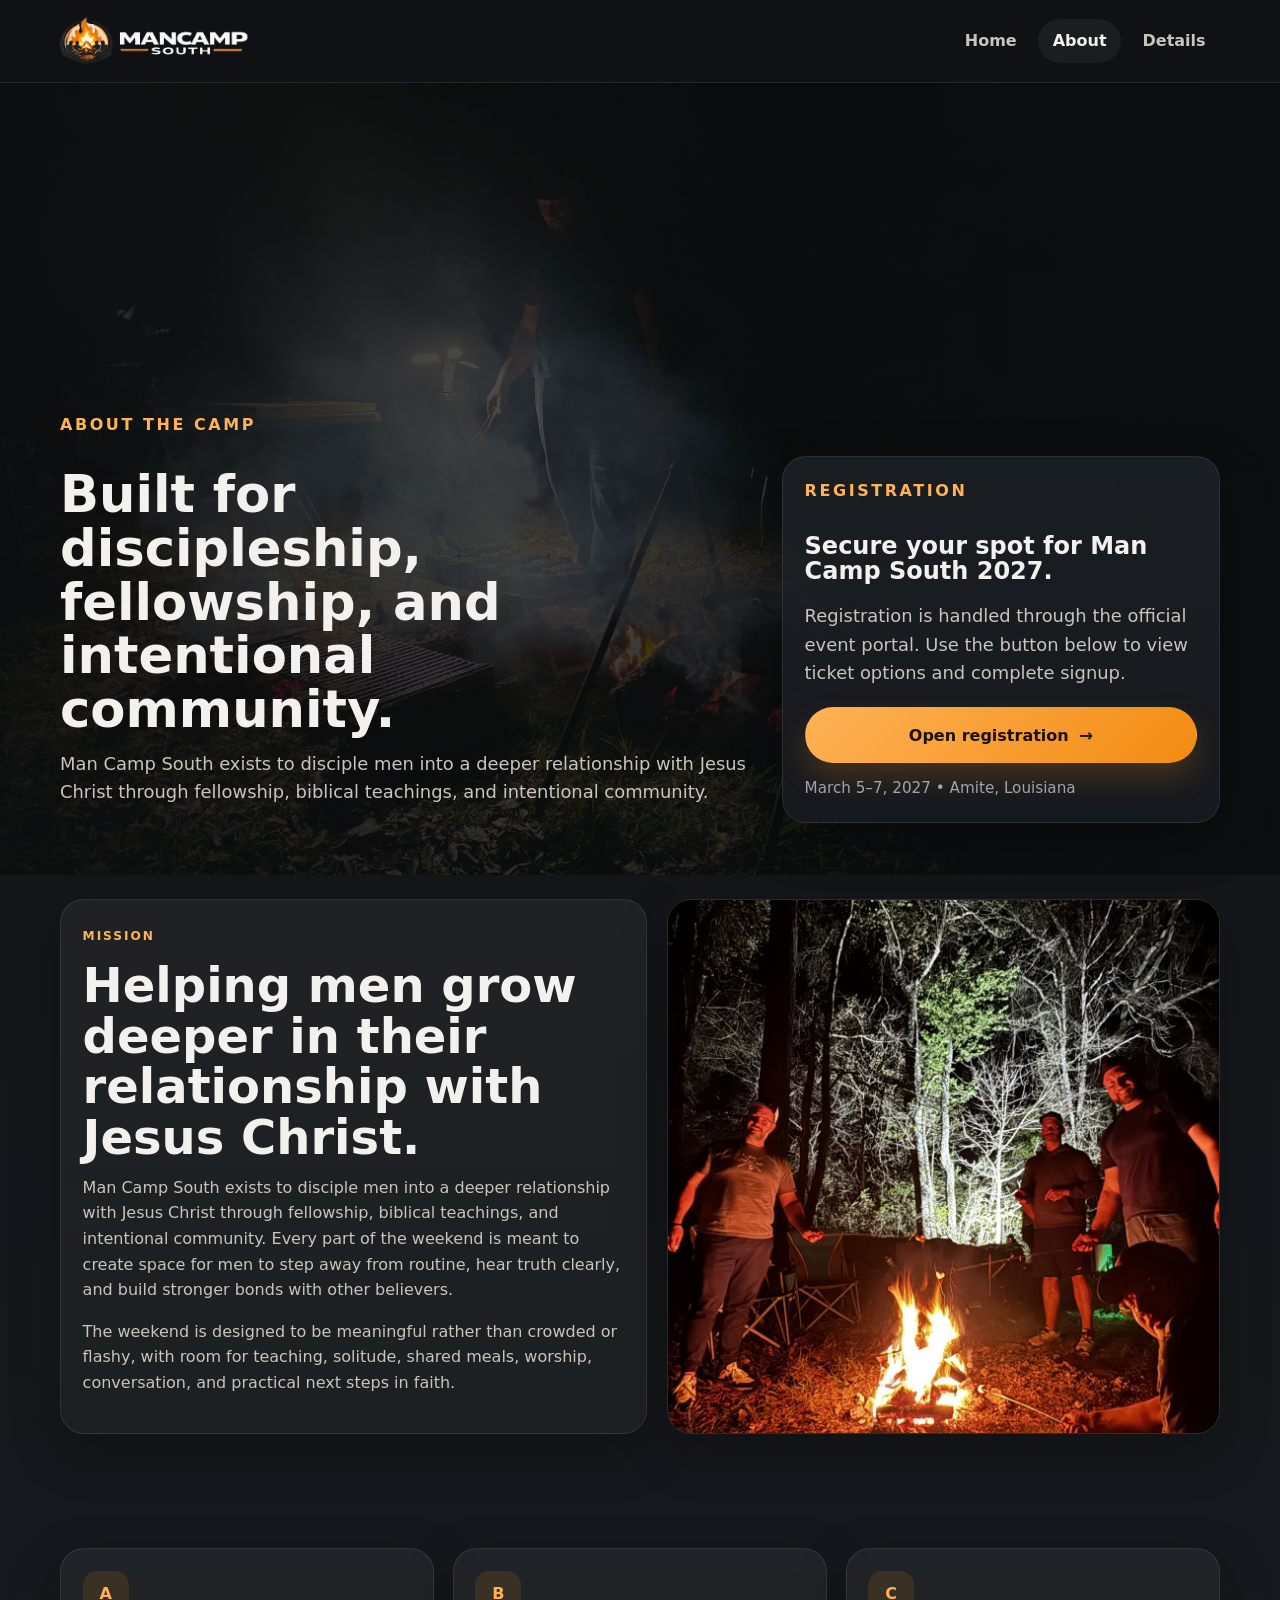
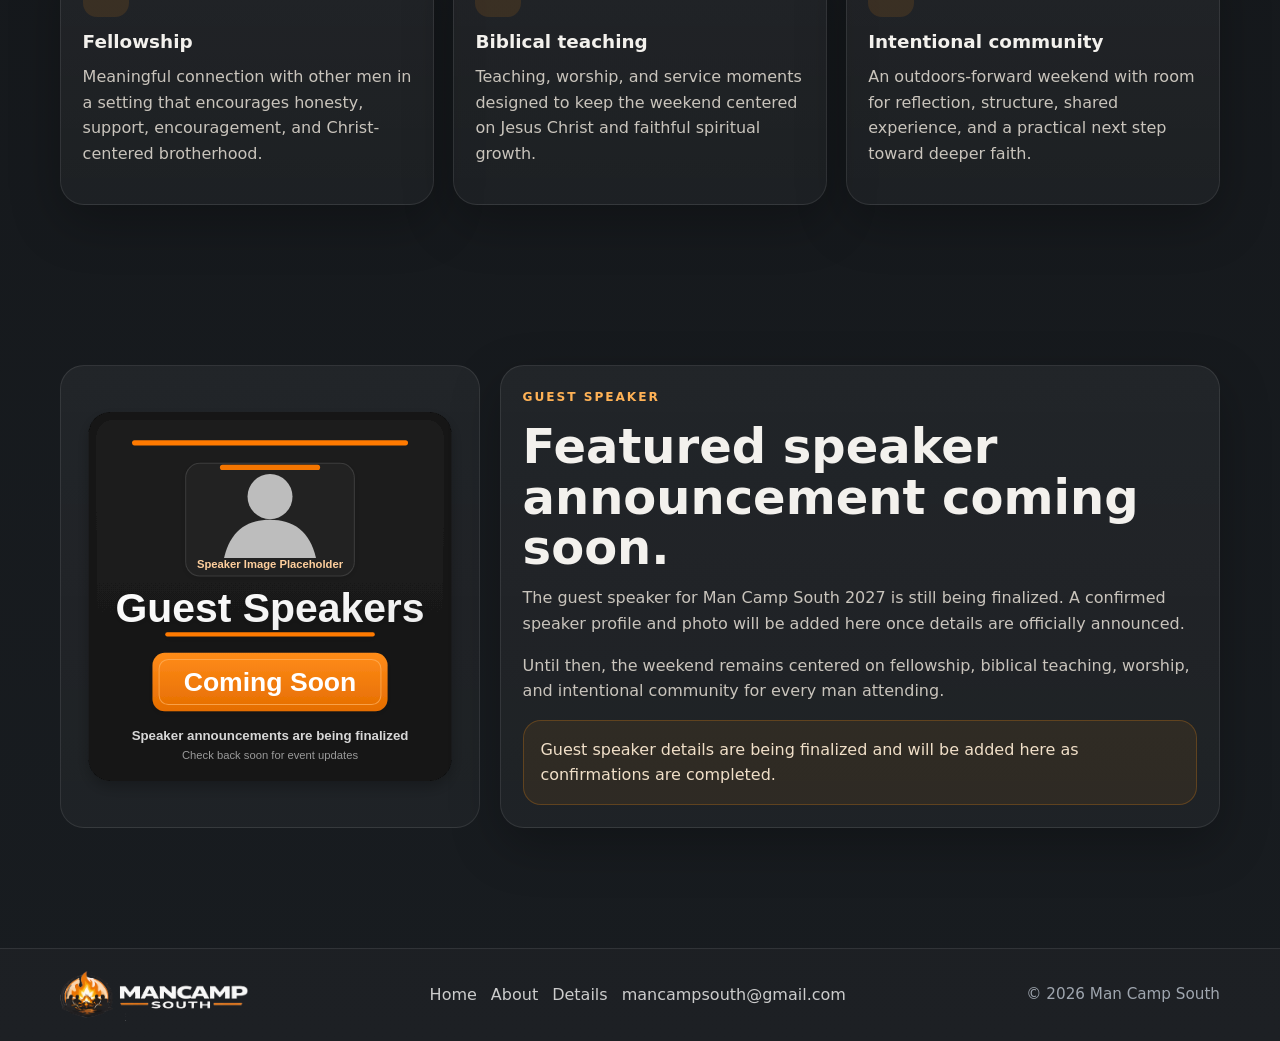
==== about/index.html @ 969125a4 "Add files via upload" ====
<!DOCTYPE html>
<html lang="en">
<head>
  <meta charset="UTF-8" />
  <meta name="viewport" content="width=device-width, initial-scale=1.0" />
  <title>About | Man Camp South</title>
  <meta name="description" content="Learn the mission of Man Camp South and how the weekend is designed to disciple men through fellowship, biblical teaching, and intentional community." />
  
  <meta property="og:title" content="About | Man Camp South" /><meta property="og:description" content="Learn the mission of Man Camp South and how the weekend is designed to disciple men through fellowship, biblical teaching, and intentional community." /><meta property="og:image" content="/assets/images/hero-home.jpg" />
  <link rel="icon" href="/favicon.png" type="image/png" />
  <link rel="apple-touch-icon" href="/icon-192.png" />
  <meta name="theme-color" content="#141619" />
  <meta name="apple-mobile-web-app-capable" content="yes" />
  <meta name="apple-mobile-web-app-status-bar-style" content="black-translucent" />
  <link rel="manifest" href="/site.webmanifest" />
  <link rel="stylesheet" href="/assets/css/styles.css" />
  <script defer src="/assets/js/config.js"></script>
  <script defer src="/assets/js/site.js"></script>
</head>
<body>
  
<header class="site-header">
  <div class="container header-inner">
    <a class="brand" href="/" aria-label="Man Camp South home">
      <img src="/assets/brand/logo-full.png" alt="Man Camp South logo" class="site-logo">
    </a>
    <nav class="nav">

      <a  href="/">Home</a>
      <a class="active" href="/about/">About</a>
      <a  href="/details/">Details</a>
    
    </nav>
  </div>
</header>

  <section class="hero-subpage hero-subpage-home">
    <div class="container hero-inner hero-grid">
      <div class="hero-copy hero-copy-tight">
        <div class="eyebrow">About the camp</div>
        <h1>Built for discipleship, fellowship, and intentional community.</h1>
        <p class="lead" data-mission></p>
      </div>
        <div class="hero-aside card glass-card registration-card" id="registration-widget">
          <div class="eyebrow">Registration</div>
          <h3>Secure your spot for Man Camp South 2027.</h3>
          <p class="lead small-card-copy">Registration is handled through the official event portal. Use the button below to view ticket options and complete signup.</p>
          <div class="registration-actions">
            <a class="btn btn-primary btn-register-lg" href="https://events.franklynsolutions.com/mancampsouth/mcs-2027" target="_blank" rel="noopener">Open registration</a>
            <div class="small">March 5–7, 2027 • Amite, Louisiana</div>
          </div>
        </div>
    </div>
  </section>

  <main>
    <section class="section-tight section-first-after-hero">
      <div class="container split">
        <div class="card">
          <div class="eyebrow">Mission</div>
          <h2>Helping men grow deeper in their relationship with Jesus Christ.</h2>
          <p>Man Camp South exists to disciple men into a deeper relationship with Jesus Christ through fellowship, biblical teachings, and intentional community. Every part of the weekend is meant to create space for men to step away from routine, hear truth clearly, and build stronger bonds with other believers.</p>
          <p>The weekend is designed to be meaningful rather than crowded or flashy, with room for teaching, solitude, shared meals, worship, conversation, and practical next steps in faith.</p>
        </div>
        <div class="panel-image">
          <img src="/assets/images/campfire-wide.jpg" alt="Night campfire scene">
        </div>
      </div>
    </section>

    <section class="section">
      <div class="container grid-3">
        <article class="card">
          <div class="icon-badge">A</div>
          <h3>Fellowship</h3>
          <p>Meaningful connection with other men in a setting that encourages honesty, support, encouragement, and Christ-centered brotherhood.</p>
        </article>
        <article class="card">
          <div class="icon-badge">B</div>
          <h3>Biblical teaching</h3>
          <p>Teaching, worship, and service moments designed to keep the weekend centered on Jesus Christ and faithful spiritual growth.</p>
        </article>
        <article class="card">
          <div class="icon-badge">C</div>
          <h3>Intentional community</h3>
          <p>An outdoors-forward weekend with room for reflection, structure, shared experience, and a practical next step toward deeper faith.</p>
        </article>
      </div>
    </section>

    <section class="section">
      <div class="container">
        <div class="speaker-feature">
          <div class="speaker-photo card flat">
            <img src="/assets/images/speaker-placeholder.svg" alt="Guest speaker placeholder image">
          </div>
          <div class="card speaker-copy">
            <div class="eyebrow">Guest speaker</div>
            <h2>Featured speaker announcement coming soon.</h2>
            <p>The guest speaker for Man Camp South 2027 is still being finalized. A confirmed speaker profile and photo will be added here once details are officially announced.</p>
            <p>Until then, the weekend remains centered on fellowship, biblical teaching, worship, and intentional community for every man attending.</p>
            <div class="notice">Guest speaker details are being finalized and will be added here as confirmations are completed.</div>
          </div>
        </div>
      </div>
    </section>
  </main>
  
<footer class="site-footer">
  <div class="container footer-inner">
    <div class="footer-brand-wrap">
      <a class="footer-brand" href="/" aria-label="Man Camp South home">
        <img src="/assets/brand/logo-full.png" alt="Man Camp South logo" class="footer-logo">
      </a>
    </div>
    <div class="footer-links-wrap">
      <div class="footer-links">
        <a href="/">Home</a>
        <a href="/about/">About</a>
        <a href="/details/">Details</a>
        <a data-email href="mailto:mancampsouth@gmail.com">mancampsouth@gmail.com</a>
      </div>
</div>
    <div class="small">© <span id="year"></span> Man Camp South</div>
  </div>
</footer>

</body>
</html>
---- assets/css/styles.css ----
:root{
  --bg:#141619;
  --bg-2:#1b1f24;
  --bg-3:#232830;
  --card:#20252c;
  --card-soft:rgba(255,255,255,.04);
  --text:#f3f1ed;
  --muted:#c9c4bc;
  --muted-2:#9fa6af;
  --line:rgba(255,255,255,.09);
  --accent:#f28b11;
  --accent-2:#ffb256;
  --accent-soft:rgba(242,139,17,.12);
  --shadow:0 18px 50px rgba(0,0,0,.26);
  --radius:24px;
  --radius-sm:18px;
  --max:1160px;
}
*{box-sizing:border-box}
html{scroll-behavior:smooth}
body{
  margin:0;
  font-family:Inter,ui-sans-serif,system-ui,-apple-system,BlinkMacSystemFont,"Segoe UI",sans-serif;
  background:linear-gradient(180deg,#121417 0%,#181c20 100%);
  color:var(--text);
  line-height:1.6;
}
a{color:inherit;text-decoration:none}
img{display:block;max-width:100%}
.container{width:min(var(--max),calc(100% - 2rem));margin:0 auto}
.section{padding:80px 0}
.section-sm{padding:50px 0}
.section-tight{padding:34px 0}
h1,h2,h3{margin:0 0 .8rem;line-height:1.05}
h1{font-size:clamp(3rem,7vw,5.5rem);max-width:12ch}
h2{font-size:clamp(2rem,4vw,3rem)}
h3{font-size:1.15rem}
p{margin:0 0 1rem;color:var(--muted)}
.lead{font-size:1.08rem;max-width:64ch}
.small{font-size:.95rem;color:var(--muted-2)}
.eyebrow{
  display:inline-block;
  text-transform:uppercase;
  letter-spacing:.16em;
  font-size:.76rem;
  font-weight:800;
  color:var(--accent-2);
  margin-bottom:.9rem;
}
.muted-note{color:var(--muted-2)}
.site-header{
  position:sticky;top:0;z-index:20;
  backdrop-filter:blur(14px);
  background:rgba(16,18,21,.86);
  border-bottom:1px solid var(--line);
}
.header-inner{
  min-height:82px;
  display:flex;align-items:center;justify-content:space-between;gap:1rem;
}
.brand{display:inline-flex;align-items:center}
.brand img{display:block;width:auto}
.nav{display:flex;gap:.45rem;flex-wrap:wrap;align-items:center}
.nav a{
  color:var(--muted);
  font-weight:700;
  padding:.58rem .9rem;
  border-radius:999px;
  transition:.18s ease;
}
.nav a:hover,.nav a.active{
  color:var(--text);
  background:rgba(255,255,255,.05);
}
.btn-row{display:flex;gap:.9rem;flex-wrap:wrap}
.btn{
  display:inline-flex;align-items:center;justify-content:center;
  min-height:50px;padding:0 1.15rem;border-radius:999px;
  border:1px solid transparent;font-weight:800;transition:.18s ease;
}
.btn:hover{transform:translateY(-1px)}
.btn-primary{
  color:#1b1102;
  background:linear-gradient(135deg,var(--accent-2),var(--accent));
  box-shadow:0 12px 26px rgba(242,139,17,.18);
}
.btn-secondary{
  background:rgba(255,255,255,.03);
  border-color:rgba(255,255,255,.12);
}
.btn-disabled{opacity:.62;cursor:default;pointer-events:none}
.hero{
  position:relative;isolation:isolate;min-height:min(88vh,820px);
  display:grid;align-items:end;
}
.hero:before{
  content:"";position:absolute;inset:0;z-index:-2;
  background:
    linear-gradient(90deg, rgba(12,14,15,.9) 0%, rgba(12,14,15,.62) 42%, rgba(12,14,15,.9) 100%),
    linear-gradient(180deg, rgba(12,14,15,.15), rgba(12,14,15,.55)),
    url('../images/hero-home.jpg') center/cover no-repeat;
}
.hero:after{
  content:"";position:absolute;left:9%;bottom:10%;width:260px;height:260px;border-radius:50%;
  background:rgba(242,139,17,.16);filter:blur(44px);z-index:-1;
}
.hero-inner{padding:7.5rem 0 5rem}
.hero-copy{max-width:720px}
.hero-copy img.hero-logo{width:min(100%,440px);margin:0 0 1.15rem}
.hero-kicker{
  display:inline-flex;align-items:center;gap:.5rem;
  border:1px solid rgba(255,255,255,.12);
  background:rgba(255,255,255,.03);
  color:var(--muted);
  padding:.48rem .8rem;border-radius:999px;margin-bottom:1rem;
}
.hero-summary{
  margin-top:2rem;display:grid;grid-template-columns:repeat(3,minmax(0,1fr));gap:1rem;max-width:920px;
}
.summary-pill{
  padding:1rem 1rem 1.05rem;border-radius:20px;background:rgba(255,255,255,.05);
  border:1px solid rgba(255,255,255,.08)
}
.summary-pill strong{display:block;margin-bottom:.2rem}
.gallery-band{display:grid;grid-template-columns:1.4fr .9fr .9fr;gap:1rem}
.gallery-band img{
  width:100%;height:280px;object-fit:cover;border-radius:22px;border:1px solid var(--line);box-shadow:var(--shadow)
}
.grid-3,.grid-2,.products-grid,.stats-grid,.faq-grid{display:grid;gap:1.15rem}
.grid-3{grid-template-columns:repeat(3,minmax(0,1fr))}
.grid-2{grid-template-columns:repeat(2,minmax(0,1fr))}
.stats-grid{grid-template-columns:repeat(4,minmax(0,1fr))}
.products-grid{grid-template-columns:repeat(3,minmax(0,1fr))}
.faq-grid{grid-template-columns:repeat(2,minmax(0,1fr))}
.card{
  background:linear-gradient(180deg, rgba(255,255,255,.05), rgba(255,255,255,.03));
  border:1px solid var(--line);border-radius:var(--radius);padding:1.35rem;box-shadow:var(--shadow)
}
.card.flat{box-shadow:none}
.icon-badge{
  width:46px;height:46px;border-radius:14px;
  display:inline-flex;align-items:center;justify-content:center;
  background:var(--accent-soft);color:var(--accent-2);font-weight:900;margin-bottom:.95rem
}
.split{display:grid;grid-template-columns:1.03fr .97fr;gap:1.25rem;align-items:stretch}
.panel-image{overflow:hidden;border-radius:var(--radius);border:1px solid var(--line);box-shadow:var(--shadow)}
.panel-image img{width:100%;height:100%;object-fit:cover}
.cta-band{
  display:flex;align-items:center;justify-content:space-between;flex-wrap:wrap;gap:1.2rem;
  padding:1.4rem;border-radius:26px;border:1px solid rgba(242,139,17,.24);
  background:linear-gradient(135deg, rgba(242,139,17,.17), rgba(255,255,255,.03));
}
.notice{
  border:1px solid rgba(242,139,17,.25);background:rgba(242,139,17,.08);
  color:#f0dfc8;padding:1rem 1.05rem;border-radius:18px
}
.mono{font-family:ui-monospace,SFMono-Regular,Menlo,Consolas,monospace}
.kv-list{display:grid;gap:.55rem}
.kv-row{
  display:grid;grid-template-columns:190px 1fr;gap:1rem;padding:.8rem 0;border-bottom:1px solid var(--line)
}
.kv-row strong{color:var(--text)}
.timeline{display:grid;gap:.9rem}
.timeline-item{
  padding:1rem 1rem 1.05rem;border-radius:18px;background:rgba(255,255,255,.03);border:1px solid var(--line)
}
.timeline-item h3{margin-bottom:.25rem}
.check-list{display:grid;gap:.7rem}
.check-list > div{display:flex;gap:.7rem;align-items:flex-start}
.check{
  width:24px;height:24px;display:inline-flex;align-items:center;justify-content:center;
  background:var(--accent-soft);border-radius:999px;color:var(--accent-2);font-weight:900;flex:0 0 24px
}
.tag{
  display:inline-flex;align-items:center;border-radius:999px;
  padding:.38rem .7rem;background:var(--accent-soft);color:var(--accent-2);font-weight:800;font-size:.78rem;
  text-transform:uppercase;letter-spacing:.08em;margin-bottom:.65rem
}
.hero-subpage{
  position:relative;
  isolation:isolate;
  min-height:min(82vh,760px);
  display:flex;
  align-items:end;
  padding:0;
}
.hero-subpage:before{
  content:"";
  position:absolute;
  inset:0;
  z-index:-1;
  background:
    linear-gradient(180deg, rgba(12,14,15,.22), rgba(12,14,15,.58)),
    var(--hero-bg) center/cover no-repeat;
}
.hero-subpage .hero-inner{padding:6.5rem 0 4rem}
.banner{border-radius:24px;border:1px solid var(--line);overflow:hidden;box-shadow:var(--shadow)}
.banner img{width:100%}
.site-footer{
  margin-top:40px;border-top:1px solid var(--line);background:rgba(255,255,255,.02)
}
.footer-inner{
  min-height:92px;padding:1.2rem 0;display:flex;justify-content:space-between;align-items:center;gap:1rem;flex-wrap:wrap
}
.footer-links{display:flex;gap:1rem;flex-wrap:wrap}
.footer-links a{color:var(--muted)}
.product-card{
  overflow:hidden;border:1px solid var(--line);border-radius:24px;background:rgba(255,255,255,.03);box-shadow:var(--shadow)
}
.product-media img{width:100%;height:240px;object-fit:cover}
.product-body{padding:1.15rem}
.product-meta{display:flex;align-items:center;justify-content:space-between;gap:1rem;margin:1rem 0}
.price{font-size:1.3rem;font-weight:900;color:var(--text)}
.hero-minor-copy{max-width:56ch}
@media (max-width:980px){
  .grid-3,.stats-grid,.products-grid,.hero-summary,.faq-grid{grid-template-columns:1fr 1fr}
  .split,.gallery-band{grid-template-columns:1fr}
  .gallery-band img,.product-media img{height:240px}
}
@media (max-width:680px){
  .header-inner{padding:.5rem 0}
  .nav{width:100%}
  .grid-3,.grid-2,.stats-grid,.products-grid,.hero-summary,.faq-grid{grid-template-columns:1fr}
  .kv-row{grid-template-columns:1fr}
  h1{font-size:clamp(2.6rem,12vw,4rem)}
  .hero-inner{padding:6.5rem 0 4rem}
  .hero-copy img.hero-logo{width:min(100%,320px)}
  .site-logo{height:auto;width:auto;max-width:100%;max-height:68px;display:block;object-fit:contain}
  .footer-logo{height:auto;width:auto;max-width:100%;max-height:52px;display:block;object-fit:contain}
}

.site-logo{height:auto;width:auto;max-width:100%;max-height:68px;display:block;object-fit:contain}
.footer-brand{display:inline-flex;align-items:center}
.footer-logo{height:auto;width:auto;max-width:100%;max-height:52px;display:block;object-fit:contain}
.footer-brand-wrap{display:flex;align-items:center}
.hero-clean{min-height:min(82vh,760px)}
.hero-grid{display:grid;grid-template-columns:minmax(0,1.15fr) minmax(300px,.72fr);gap:1.4rem;align-items:end}
.hero-copy-tight{max-width:none}
.hero-mark{margin:0 0 1rem}
.hero-wordmark{font-size:clamp(3.1rem,8vw,6rem);font-weight:900;line-height:.92;letter-spacing:.01em;color:#fbf8f4;text-shadow:0 10px 30px rgba(0,0,0,.25)}
.hero-submark{display:flex;align-items:center;gap:.9rem;font-size:clamp(1.2rem,2vw,1.8rem);font-weight:900;letter-spacing:.42em;color:#fbf8f4;margin-top:.45rem}
.hero-submark span{flex:0 0 clamp(3.2rem,7vw,6rem);height:6px;border-radius:999px;background:linear-gradient(90deg,var(--accent),var(--accent-2))}
.hero-clean h1{font-size:clamp(2rem,4vw,3.35rem);max-width:14ch;margin-top:1rem}
.hero-aside{align-self:end}
.glass-card{background:linear-gradient(180deg,rgba(30,34,40,.82),rgba(23,26,31,.92));backdrop-filter:blur(8px);border:1px solid rgba(255,255,255,.09)}
.mini-points{display:grid;gap:.9rem;margin-top:1rem}
.mini-points div{display:grid;gap:.2rem}
.mini-points strong{font-size:1rem}
.mini-points span{color:var(--muted-2);font-size:.95rem}
.gallery-band-polished{border:none;background:transparent;padding:0;gap:1rem}
.gallery-band-polished img{border-radius:22px;border:1px solid var(--line);box-shadow:var(--shadow)}
.quick-grid{display:grid;gap:1rem}
.quick-grid-3{grid-template-columns:repeat(3,minmax(0,1fr))}
.compact-card{padding:1.2rem 1.1rem;min-height:unset}
.compact-card h3{margin-bottom:.35rem;font-size:1rem}
.compact-card p{margin:0;color:var(--muted)}
.split-balanced{grid-template-columns:repeat(2,minmax(0,1fr));align-items:stretch}
.accent-card{background:linear-gradient(180deg,rgba(242,139,17,.12),rgba(255,255,255,.03));border-color:rgba(242,139,17,.22)}
.notice strong{color:#fff}
@media (max-width: 960px){
  .hero-grid,.split-balanced,.quick-grid-3{grid-template-columns:1fr}
  .hero-aside{max-width:680px}
  .site-logo{height:auto;width:auto;max-width:100%;max-height:68px;display:block;object-fit:contain}
  .footer-logo{height:auto;width:auto;max-width:100%;max-height:52px;display:block;object-fit:contain}
}
@media (max-width: 640px){
  .wm-top{font-size:1.3rem}
  .wm-bottom{font-size:.72rem;gap:.35rem;letter-spacing:.24em}
  .wm-line{width:1.35rem;height:3px}
  .hero-submark{gap:.55rem;letter-spacing:.28em}
  .hero-submark span{height:4px}
}


.pretix-shell{padding:1.35rem;display:grid;gap:.8rem}
.pretix-shell h3{margin-bottom:.1rem}
.pretix-widget-compat{display:block;width:100%;min-height:420px}
.pretix-fallback{border:1px solid var(--line);border-radius:18px;padding:1rem;background:rgba(255,255,255,.03)}
.gallery-band-squares{grid-template-columns:repeat(3,minmax(0,1fr))}
.gallery-band-squares img{aspect-ratio:1/1;height:auto}
@media (max-width:980px){
  .gallery-band-squares{grid-template-columns:1fr}
  .gallery-band-squares img{aspect-ratio:16/10}
}


.gallery-band-centered{grid-template-columns:repeat(3,minmax(0,1fr));align-items:center}
.gallery-band-centered img:first-child,.gallery-band-centered img:last-child{aspect-ratio:1/1;height:auto}
.gallery-band-centered img:nth-child(2){aspect-ratio:1/1;height:auto;object-fit:cover}
.pretix-widget-note{color:var(--muted);margin-top:-.2rem}
.pretix-actions{margin-top:-.2rem}
.pretix-shell.widget-active{box-shadow:0 0 0 1px rgba(242,139,17,.35),0 16px 36px rgba(0,0,0,.24)}
.speaker-card-full{max-width:100%}
.site-footer .small:empty{display:none}
.speaker-feature{display:grid;grid-template-columns:minmax(280px,420px) minmax(0,1fr);gap:1.25rem;align-items:stretch}
.speaker-photo{padding:0;overflow:hidden;border-radius:var(--radius)}
.speaker-photo img{width:100%;height:100%;aspect-ratio:1/1;object-fit:cover;object-position:center top}
.speaker-copy{display:flex;flex-direction:column;justify-content:center}
@media (max-width:980px){.speaker-feature{grid-template-columns:1fr}}
@media (max-width:980px){
  .gallery-band-centered{grid-template-columns:1fr}
  .gallery-band-centered img:first-child,.gallery-band-centered img:last-child{aspect-ratio:16/10}
  .gallery-band-centered img:nth-child(2){height:240px}
}


.registration-card{display:grid;gap:1rem;align-content:center;min-height:360px}
.registration-card h3{font-size:1.5rem;margin-bottom:.1rem}
.small-card-copy{max-width:34ch;margin:0}
.registration-actions{display:grid;gap:.8rem;margin-top:.2rem}
.btn-register-lg{min-height:56px;font-size:1rem;padding:0 1.4rem;box-shadow:0 14px 30px rgba(242,139,17,.22)}
.btn-register-lg:after{content:"→";margin-left:.65rem;font-size:1.05rem}


/* v9 refinements */
.brand img.site-logo,.footer-logo{height:auto;width:auto;max-width:100%;max-height:52px;display:block;object-fit:contain}
.registration-card-inline{min-height:auto;grid-template-columns:minmax(0,1fr) auto;align-items:center;padding:1.4rem 1.5rem;}
.registration-card-inline .small-card-copy{max-width:50ch;}
.registration-section{padding-top:28px;padding-bottom:10px;}
@media (max-width:820px){.registration-card-inline{grid-template-columns:1fr;}}


.hero-subpage .hero-inner.hero-grid{display:grid;grid-template-columns:minmax(0,1.15fr) minmax(300px,.72fr);gap:1.4rem;align-items:end}
.hero-subpage .hero-copy{max-width:none}
.hero-subpage .registration-card{margin-top:0}
@media (max-width: 960px){
  .hero-subpage .hero-inner.hero-grid{grid-template-columns:1fr}
}


/* v11 consistency updates */
.hero-subpage .eyebrow{
  font-size:1rem;
  letter-spacing:.16em;
}
.hero-subpage h1{
  font-size:clamp(2rem,4vw,3.35rem);
  max-width:14ch;
  margin-top:1rem;
}
.hero-subpage .lead{
  font-size:1.12rem;
}



/* v13 mobile logo scaling fix */
.brand{display:inline-flex;align-items:center;max-width:100%}
.footer-brand{display:inline-flex;align-items:center;max-width:100%}
@media (max-width:680px){
  .hero-subpage{min-height:auto}
  .site-logo{height:auto;width:auto;max-width:100%;max-height:68px;display:block;object-fit:contain}
  .footer-logo{height:auto;width:auto;max-width:100%;max-height:52px;display:block;object-fit:contain}
}


/* v15 consistency and details cleanup */
.hero-subpage.hero-subpage-home{
  position:relative;
  isolation:isolate;
  min-height:min(88vh,820px);
  display:grid;
  align-items:end;
}
.hero-subpage.hero-subpage-home:before{
  content:"";
  position:absolute;
  inset:0;
  z-index:-1;
  background:
    linear-gradient(90deg, rgba(12,14,15,.9) 0%, rgba(12,14,15,.62) 42%, rgba(12,14,15,.9) 100%),
    linear-gradient(180deg, rgba(12,14,15,.15), rgba(12,14,15,.55)),
    url('../images/hero-home.jpg') center/cover no-repeat;
}
.hero-subpage.hero-subpage-home .hero-inner{
  padding:4.75rem 0 3.25rem;
}
.section-first-after-hero{
  padding-top:24px;
}
.faq-grid-compact{
  grid-template-columns:1fr;
  gap:.85rem;
  margin-top:.35rem;
}
.faq-grid-compact .card.flat{
  padding:1rem 1rem 1.05rem;
}
.faq-grid-compact h3{
  font-size:1rem;
  margin-bottom:.35rem;
}
@media (max-width:680px){
  .hero-subpage.hero-subpage-home{
    min-height:auto;
  }
  .hero-subpage.hero-subpage-home .hero-inner{
    padding:4rem 0 2.5rem;
  }
  .section-first-after-hero{
    padding-top:18px;
  }
}


.install-panel{margin-top:1rem;padding:1rem 1.05rem;border-radius:20px;border:1px solid rgba(255,255,255,.1);background:rgba(255,255,255,.03)}
.install-panel h3{margin:0 0 .35rem}
.install-panel p{margin:0 0 .85rem}
.install-actions{display:flex;flex-wrap:wrap;gap:.8rem;align-items:center}
.install-help{margin-top:.75rem;color:var(--muted-2);font-size:.92rem}
.install-help[hidden],.install-modal[hidden]{display:none !important}
.install-badge{display:inline-flex;align-items:center;gap:.45rem;padding:.4rem .7rem;border-radius:999px;background:var(--accent-soft);color:var(--accent-2);font-size:.75rem;font-weight:800;text-transform:uppercase;letter-spacing:.08em;margin-bottom:.65rem}
.install-modal{position:fixed;inset:0;z-index:50;background:rgba(7,9,11,.72);backdrop-filter:blur(10px);display:grid;place-items:center;padding:1rem}
.install-dialog{width:min(560px,100%);padding:1.35rem;border-radius:24px;border:1px solid var(--line);background:linear-gradient(180deg, rgba(32,37,44,.98), rgba(24,28,32,.98));box-shadow:var(--shadow)}
.install-steps{display:grid;gap:.8rem;margin:1rem 0}
.install-step{display:flex;gap:.75rem;align-items:flex-start;padding:.8rem .85rem;border-radius:18px;background:rgba(255,255,255,.03);border:1px solid var(--line)}
.install-step span{width:26px;height:26px;display:inline-flex;align-items:center;justify-content:center;border-radius:999px;background:var(--accent-soft);color:var(--accent-2);font-weight:900;flex:0 0 26px}
.body-lock{overflow:hidden}

.brand img.site-logo{max-height:68px}
.footer-logo{max-height:52px}
@media (max-width:680px){.brand img.site-logo{max-height:64px}.footer-logo{max-height:52px}}


/* v22 header + install refinements */
.header-inner{flex-wrap:nowrap}
.brand{flex:0 0 auto}
.nav{flex:1 1 auto;justify-content:flex-end}
#install-app-btn.btn-primary{color:#1b1102}
@media (max-width:680px){
  .header-inner{gap:.6rem;align-items:center}
  .nav{width:auto;gap:.2rem;justify-content:flex-end;flex-wrap:wrap}
  .nav a{padding:.5rem .72rem;font-size:.95rem}
  .brand img.site-logo{max-height:46px}
}
.brand img.site-logo{max-height:52px}
.footer-logo{max-height:52px}


/* v24 mobile header/nav correction */
.nav a{white-space:nowrap}
@media (max-width:680px){
  .header-inner{
    min-height:72px;
    gap:.5rem;
    align-items:center;
    justify-content:space-between;
    flex-wrap:nowrap;
  }
  .brand{
    flex:0 0 auto;
    min-width:0;
  }
  .brand img.site-logo{
    max-height:52px;
    width:auto;
    display:block;
  }
  .nav{
    flex:0 1 auto;
    width:auto;
    gap:.16rem;
    justify-content:flex-end;
    align-items:center;
    flex-wrap:nowrap;
  }
  .nav a{
    padding:.42rem .58rem;
    font-size:.88rem;
    line-height:1;
  }
}


/* social links */
.footer-links-wrap{display:grid;gap:.9rem}
.footer-socials{display:flex;gap:.75rem;flex-wrap:wrap}
.social-pill{
  display:inline-flex;
  align-items:center;
  gap:.65rem;
  padding:.72rem 1rem;
  border-radius:999px;
  border:1px solid rgba(255,255,255,.1);
  background:linear-gradient(180deg,rgba(255,255,255,.055),rgba(255,255,255,.025));
  color:var(--text);
  box-shadow:0 10px 24px rgba(0,0,0,.18);
  transition:transform .18s ease,border-color .18s ease,background .18s ease,box-shadow .18s ease;
}
.social-pill:hover{
  transform:translateY(-2px);
  border-color:rgba(242,139,17,.4);
  background:linear-gradient(180deg,rgba(242,139,17,.14),rgba(255,255,255,.04));
  box-shadow:0 16px 32px rgba(0,0,0,.22);
}
.social-icon{
  width:30px;
  height:30px;
  border-radius:50%;
  display:inline-grid;
  place-items:center;
  background:rgba(255,255,255,.08);
  color:#fff;
  font-weight:900;
  font-size:.96rem;
  line-height:1;
  border:1px solid rgba(255,255,255,.08);
}
@media (max-width:680px){
  .footer-links-wrap{width:100%}
  .footer-socials{width:100%}
  .social-pill{justify-content:center;flex:1 1 160px}
}


/* v25 social icon cleanup */
.nav{display:flex;gap:.45rem;flex-wrap:wrap;align-items:center}
.nav-socials,.footer-socials{display:flex;align-items:center;gap:.5rem}
.social-icon-link{
  width:42px;
  height:42px;
  display:inline-flex;
  align-items:center;
  justify-content:center;
  border-radius:999px;
  border:1px solid rgba(255,255,255,.14);
  background:linear-gradient(180deg,rgba(255,255,255,.04),rgba(255,255,255,.02));
  color:var(--text);
  transition:transform .18s ease,border-color .18s ease,background .18s ease;
}
.social-icon-link:hover{
  transform:translateY(-1px);
  border-color:rgba(242,139,17,.35);
  background:linear-gradient(180deg,rgba(242,139,17,.12),rgba(255,255,255,.03));
}
.social-icon-link .social-icon{
  width:18px;
  height:18px;
  border:none;
  background:transparent;
  font-size:1rem;
}
.footer-links-wrap{display:grid;gap:.9rem}
.footer-links,.footer-socials{align-items:center}
.footer-socials{justify-content:flex-start}
.social-pill{all:unset}
@media (max-width:680px){
  .nav{gap:.2rem;justify-content:flex-end;flex-wrap:nowrap}
  .nav-socials{gap:.35rem;margin-right:.15rem}
  .social-icon-link{width:38px;height:38px}
  .footer-socials{width:auto}
}


/* Footer social cleanup */
.footer-links {
  display: flex;
  align-items: center;
  gap: 14px;
  flex-wrap: wrap;
}

.footer-links .social-icon {
  width: 34px;
  height: 34px;
  border-radius: 50%;
  border: 1px solid rgba(255,255,255,0.2);
  display: inline-flex;
  align-items: center;
  justify-content: center;
  color: #fff;
  text-decoration: none;
  flex: 0 0 auto;
}

.footer-links .social-icon:hover {
  background: rgba(255,255,255,0.08);
}

.footer-links .footer-email {
  color: #ccc;
  font-size: 14px;
}

.footer-links a:not(.social-icon) {
  color: #ccc;
  text-decoration: none;
}

.footer-links a:not(.social-icon):hover {
  color: #fff;
}
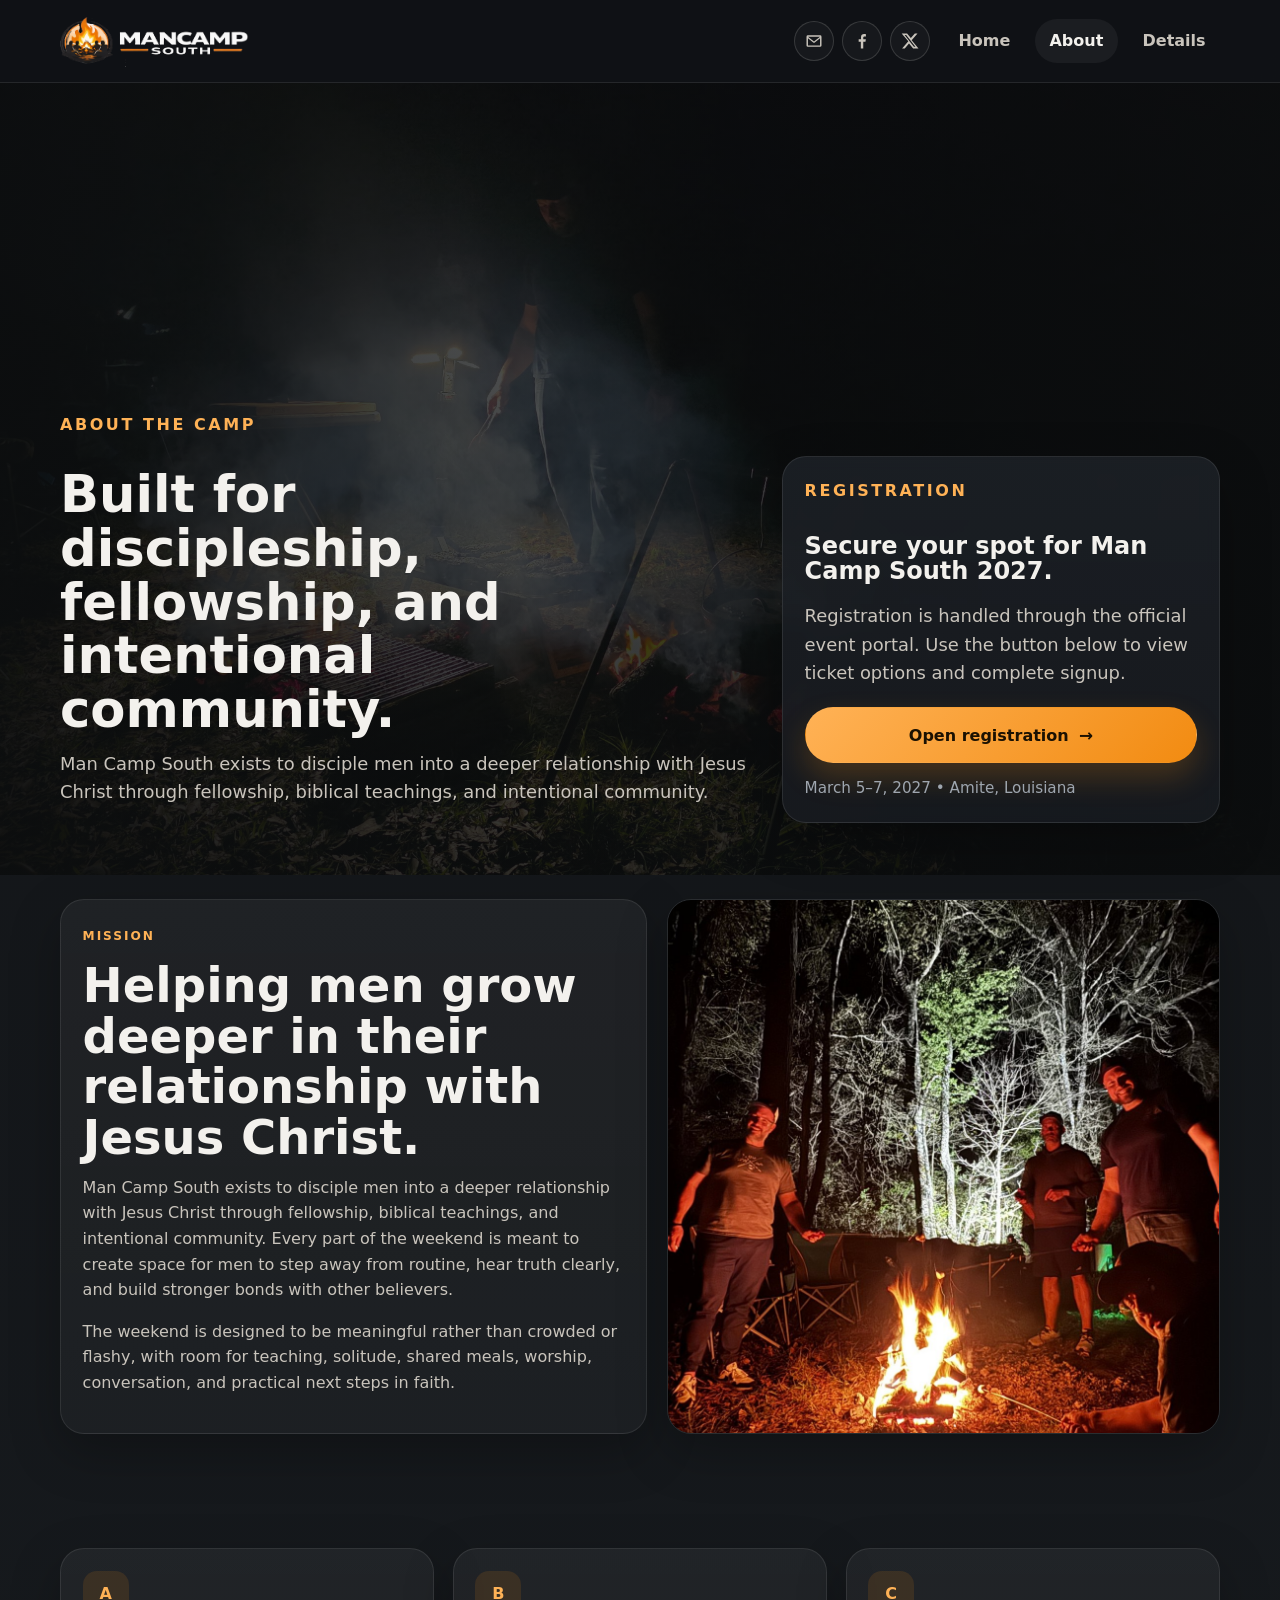
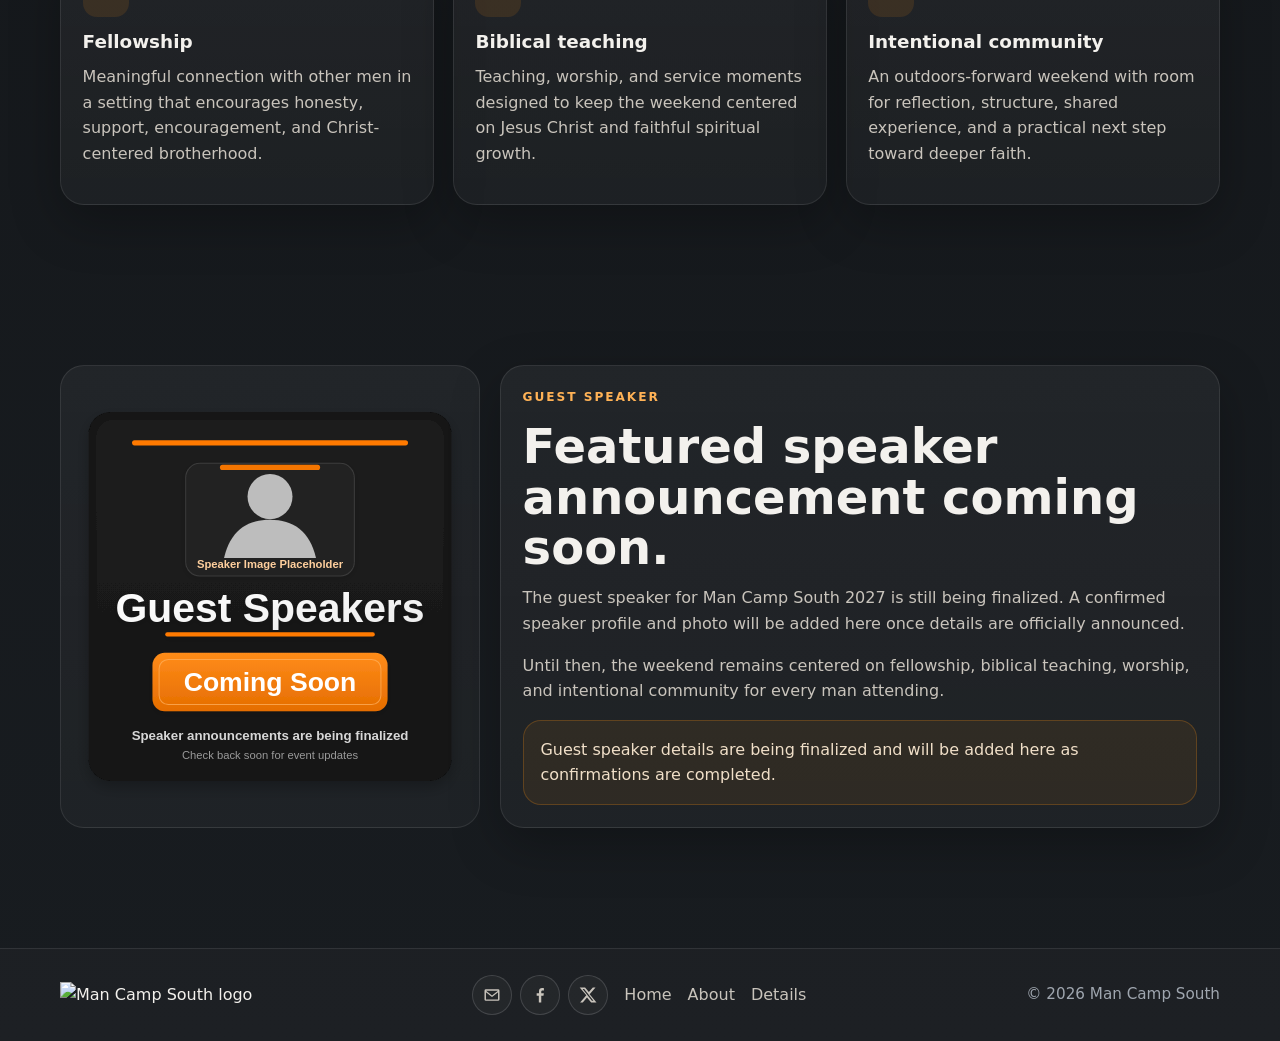
==== commit dd40865e: "Add files via upload" ====
--- a/about/index.html
+++ b/about/index.html
@@ -25,11 +25,20 @@
       <img src="/assets/brand/logo-full.png" alt="Man Camp South logo" class="site-logo">
     </a>
     <nav class="nav">
-
-      <a  href="/">Home</a>
+      <div class="nav-socials" aria-label="Contact and social links">
+        <a class="social-link social-link-header" href="mailto:mancampsouth@gmail.com" aria-label="Email Man Camp South">
+          <svg class="social-svg" viewBox="0 0 24 24" aria-hidden="true"><path d="M3 6.75A1.75 1.75 0 0 1 4.75 5h14.5A1.75 1.75 0 0 1 21 6.75v10.5A1.75 1.75 0 0 1 19.25 19H4.75A1.75 1.75 0 0 1 3 17.25V6.75Zm1.8.25 7.2 5.58L19.2 7H4.8Zm14.45 10.5V8.77l-6.71 5.2a.9.9 0 0 1-1.08 0l-6.71-5.2v8.73h14.5Z" fill="currentColor"/></svg>
+        </a>
+        <a class="social-link social-link-header" href="https://www.facebook.com/profile.php?id=61587904392355" target="_blank" rel="noopener" aria-label="Follow Man Camp South on Facebook">
+          <svg class="social-svg" viewBox="0 0 24 24" aria-hidden="true"><path d="M13.5 21v-8h2.7l.4-3h-3.1V8.1c0-.9.3-1.6 1.7-1.6h1.5V3.8c-.3 0-1.2-.1-2.2-.1-2.2 0-3.7 1.3-3.7 3.9V10H8v3h2.6v8h2.9Z" fill="currentColor"/></svg>
+        </a>
+        <a class="social-link social-link-header" href="https://x.com/mancampsouth" target="_blank" rel="noopener" aria-label="Follow Man Camp South on X">
+          <svg class="social-svg" viewBox="0 0 24 24" aria-hidden="true"><path d="M17.8 3H21l-7 8 8.2 10h-6.4L10.8 15 5.7 21H2.5l7.5-8.8L2 3h6.5l4.5 5.5L17.8 3Zm-1.1 16h1.8L7.4 4.9H5.5L16.7 19Z" fill="currentColor"/></svg>
+        </a>
+      </div>
+      <a href="/">Home</a>
       <a class="active" href="/about/">About</a>
-      <a  href="/details/">Details</a>
-    
+      <a href="/details/">Details</a>
     </nav>
   </div>
 </header>
@@ -110,17 +119,29 @@
   <div class="container footer-inner">
     <div class="footer-brand-wrap">
       <a class="footer-brand" href="/" aria-label="Man Camp South home">
-        <img src="/assets/brand/logo-full.png" alt="Man Camp South logo" class="footer-logo">
+        <img src="assets/brand/logo-full.png" alt="Man Camp South logo" class="footer-logo">
       </a>
     </div>
     <div class="footer-links-wrap">
-      <div class="footer-links">
-        <a href="/">Home</a>
-        <a href="/about/">About</a>
-        <a href="/details/">Details</a>
-        <a data-email href="mailto:mancampsouth@gmail.com">mancampsouth@gmail.com</a>
+      <div class="footer-row">
+        <div class="footer-socials" aria-label="Contact and social links">
+          <a class="social-link social-link-footer" href="mailto:mancampsouth@gmail.com" aria-label="Email Man Camp South">
+            <svg class="social-svg" viewBox="0 0 24 24" aria-hidden="true"><path d="M3 6.75A1.75 1.75 0 0 1 4.75 5h14.5A1.75 1.75 0 0 1 21 6.75v10.5A1.75 1.75 0 0 1 19.25 19H4.75A1.75 1.75 0 0 1 3 17.25V6.75Zm1.8.25 7.2 5.58L19.2 7H4.8Zm14.45 10.5V8.77l-6.71 5.2a.9.9 0 0 1-1.08 0l-6.71-5.2v8.73h14.5Z" fill="currentColor"/></svg>
+          </a>
+          <a class="social-link social-link-footer" href="https://www.facebook.com/profile.php?id=61587904392355" target="_blank" rel="noopener" aria-label="Follow Man Camp South on Facebook">
+            <svg class="social-svg" viewBox="0 0 24 24" aria-hidden="true"><path d="M13.5 21v-8h2.7l.4-3h-3.1V8.1c0-.9.3-1.6 1.7-1.6h1.5V3.8c-.3 0-1.2-.1-2.2-.1-2.2 0-3.7 1.3-3.7 3.9V10H8v3h2.6v8h2.9Z" fill="currentColor"/></svg>
+          </a>
+          <a class="social-link social-link-footer" href="https://x.com/mancampsouth" target="_blank" rel="noopener" aria-label="Follow Man Camp South on X">
+            <svg class="social-svg" viewBox="0 0 24 24" aria-hidden="true"><path d="M17.8 3H21l-7 8 8.2 10h-6.4L10.8 15 5.7 21H2.5l7.5-8.8L2 3h6.5l4.5 5.5L17.8 3Zm-1.1 16h1.8L7.4 4.9H5.5L16.7 19Z" fill="currentColor"/></svg>
+          </a>
+        </div>
+        <div class="footer-links">
+          <a href="/">Home</a>
+          <a href="/about/">About</a>
+          <a href="/details/">Details</a>
+        </div>
       </div>
-</div>
+    </div>
     <div class="small">© <span id="year"></span> Man Camp South</div>
   </div>
 </footer>
--- a/assets/css/styles.css
+++ b/assets/css/styles.css
@@ -473,120 +473,206 @@
 
 
 /* social links */
-.footer-links-wrap{display:grid;gap:.9rem}
-.footer-socials{display:flex;gap:.75rem;flex-wrap:wrap}
-.social-pill{
+.header-socials,.footer-socials{display:flex;align-items:center;gap:.55rem;flex-wrap:wrap}
+.social-link{
   display:inline-flex;
   align-items:center;
-  gap:.65rem;
-  padding:.72rem 1rem;
-  border-radius:999px;
-  border:1px solid rgba(255,255,255,.1);
-  background:linear-gradient(180deg,rgba(255,255,255,.055),rgba(255,255,255,.025));
-  color:var(--text);
-  box-shadow:0 10px 24px rgba(0,0,0,.18);
-  transition:transform .18s ease,border-color .18s ease,background .18s ease,box-shadow .18s ease;
-}
-.social-pill:hover{
-  transform:translateY(-2px);
-  border-color:rgba(242,139,17,.4);
-  background:linear-gradient(180deg,rgba(242,139,17,.14),rgba(255,255,255,.04));
-  box-shadow:0 16px 32px rgba(0,0,0,.22);
-}
-.social-icon{
-  width:30px;
-  height:30px;
-  border-radius:50%;
-  display:inline-grid;
-  place-items:center;
-  background:rgba(255,255,255,.08);
-  color:#fff;
-  font-weight:900;
-  font-size:.96rem;
-  line-height:1;
-  border:1px solid rgba(255,255,255,.08);
-}
-@media (max-width:680px){
-  .footer-links-wrap{width:100%}
-  .footer-socials{width:100%}
-  .social-pill{justify-content:center;flex:1 1 160px}
-}
-
-
-/* v25 social icon cleanup */
-.nav{display:flex;gap:.45rem;flex-wrap:wrap;align-items:center}
-.nav-socials,.footer-socials{display:flex;align-items:center;gap:.5rem}
-.social-icon-link{
-  width:42px;
+  justify-content:center;
+  gap:.55rem;
+  min-width:42px;
   height:42px;
-  display:inline-flex;
-  align-items:center;
-  justify-content:center;
+  padding:0 .9rem;
   border-radius:999px;
   border:1px solid rgba(255,255,255,.14);
-  background:linear-gradient(180deg,rgba(255,255,255,.04),rgba(255,255,255,.02));
+  background:rgba(255,255,255,.03);
+  color:var(--muted);
+  transition:transform .18s ease,border-color .18s ease,background .18s ease,color .18s ease;
+}
+.social-link:hover{
+  transform:translateY(-1px);
   color:var(--text);
-  transition:transform .18s ease,border-color .18s ease,background .18s ease;
-}
-.social-icon-link:hover{
-  transform:translateY(-1px);
-  border-color:rgba(242,139,17,.35);
-  background:linear-gradient(180deg,rgba(242,139,17,.12),rgba(255,255,255,.03));
-}
-.social-icon-link .social-icon{
-  width:18px;
-  height:18px;
-  border:none;
-  background:transparent;
-  font-size:1rem;
-}
+  border-color:rgba(255,255,255,.26);
+  background:rgba(255,255,255,.06);
+}
+.social-link-header{
+  width:40px;
+  min-width:40px;
+  height:40px;
+  padding:0;
+}
+
 .footer-links-wrap{display:grid;gap:.9rem}
-.footer-links,.footer-socials{align-items:center}
-.footer-socials{justify-content:flex-start}
-.social-pill{all:unset}
+.footer-links-wrap .footer-links{align-items:center}
+.footer-socials .social-link{font-size:.95rem;font-weight:700}
+.footer-inner{align-items:center}
+@media (max-width:860px){
+  .header-inner{flex-wrap:wrap}
+  .nav{order:2;flex:1 1 100%;justify-content:flex-start}
+  .header-socials{margin-left:auto}
+}
 @media (max-width:680px){
-  .nav{gap:.2rem;justify-content:flex-end;flex-wrap:nowrap}
-  .nav-socials{gap:.35rem;margin-right:.15rem}
-  .social-icon-link{width:38px;height:38px}
-  .footer-socials{width:auto}
-}
-
-
-/* Footer social cleanup */
-.footer-links {
-  display: flex;
-  align-items: center;
-  gap: 14px;
-  flex-wrap: wrap;
-}
-
-.footer-links .social-icon {
-  width: 34px;
-  height: 34px;
-  border-radius: 50%;
-  border: 1px solid rgba(255,255,255,0.2);
-  display: inline-flex;
-  align-items: center;
-  justify-content: center;
-  color: #fff;
-  text-decoration: none;
-  flex: 0 0 auto;
-}
-
-.footer-links .social-icon:hover {
-  background: rgba(255,255,255,0.08);
-}
-
-.footer-links .footer-email {
-  color: #ccc;
-  font-size: 14px;
-}
-
-.footer-links a:not(.social-icon) {
-  color: #ccc;
-  text-decoration: none;
-}
-
-.footer-links a:not(.social-icon):hover {
-  color: #fff;
-}
+  .header-inner{
+    min-height:72px;
+    gap:.6rem;
+    align-items:center;
+    justify-content:space-between;
+  }
+  .brand{flex:0 0 auto;min-width:0}
+  .brand img.site-logo{max-height:52px;width:auto;display:block}
+  .nav{
+    order:2;
+    flex:1 1 100%;
+    width:100%;
+    gap:.22rem;
+    justify-content:flex-start;
+    align-items:center;
+    flex-wrap:wrap;
+    padding-top:.15rem;
+  }
+  .nav a{padding:.42rem .58rem;font-size:.88rem;line-height:1}
+  .header-socials{order:1;flex:0 0 auto;gap:.4rem}
+  .social-link-header{width:36px;min-width:36px;height:36px}
+  .footer-links-wrap{width:100%}
+  .footer-links{width:100%}
+  .footer-socials{width:100%}
+  .footer-socials .social-link{justify-content:center;flex:1 1 140px}
+}
+
+
+
+
+/* v27 header + footer icon alignment cleanup */
+.nav{
+  display:flex;
+  align-items:center;
+  gap:.65rem;
+  flex-wrap:wrap;
+  justify-content:flex-end;
+}
+
+.nav-socials{
+  display:flex;
+  align-items:center;
+  gap:.5rem;
+  margin-right:.25rem;
+}
+
+.social-link-footer{
+  width:40px;
+  min-width:40px;
+  height:40px;
+  padding:0;
+}
+
+.footer-inner{
+  display:grid;
+  grid-template-columns:auto 1fr auto;
+  align-items:center;
+  gap:1.5rem;
+}
+
+.footer-links-wrap{
+  display:flex;
+  justify-content:center;
+}
+
+.footer-row{
+  display:flex;
+  align-items:center;
+  justify-content:center;
+  gap:1rem;
+  flex-wrap:wrap;
+}
+
+.footer-socials{
+  display:flex;
+  align-items:center;
+  gap:.5rem;
+}
+
+.footer-links{
+  display:flex;
+  align-items:center;
+  gap:1rem;
+  flex-wrap:wrap;
+}
+
+.footer-links a{
+  color:var(--muted);
+  text-decoration:none;
+}
+
+.footer-links a:hover{
+  color:var(--text);
+}
+
+@media (max-width:900px){
+  .footer-inner{
+    grid-template-columns:1fr;
+    justify-items:center;
+    text-align:center;
+    gap:1rem;
+  }
+}
+
+@media (max-width:680px){
+  .nav{
+    gap:.35rem;
+    justify-content:flex-start;
+    width:100%;
+  }
+  .nav-socials{
+    order:-1;
+    margin-right:.1rem;
+  }
+  .footer-row{
+    gap:.75rem;
+  }
+}
+
+
+
+
+/* force sharper rendering */
+.social-svg{
+  shape-rendering:geometricPrecision;
+}
+
+
+/* v30 actual top icon size fix */
+.social-link{
+  width:40px;
+  height:40px;
+  min-width:40px;
+  display:inline-flex;
+  align-items:center;
+  justify-content:center;
+}
+
+.nav-socials .social-link,
+.footer-socials .social-link{
+  width:40px;
+  height:40px;
+  min-width:40px;
+  padding:0;
+}
+
+.nav-socials .social-svg,
+.footer-socials .social-svg{
+  width:20px !important;
+  height:20px !important;
+  display:block;
+  shape-rendering:geometricPrecision;
+  transform:none !important;
+}
+
+.nav-socials .social-link svg,
+.footer-socials .social-link svg{
+  width:20px !important;
+  height:20px !important;
+  display:block;
+}
+
+.nav-socials .social-link{
+  border-radius:999px;
+}
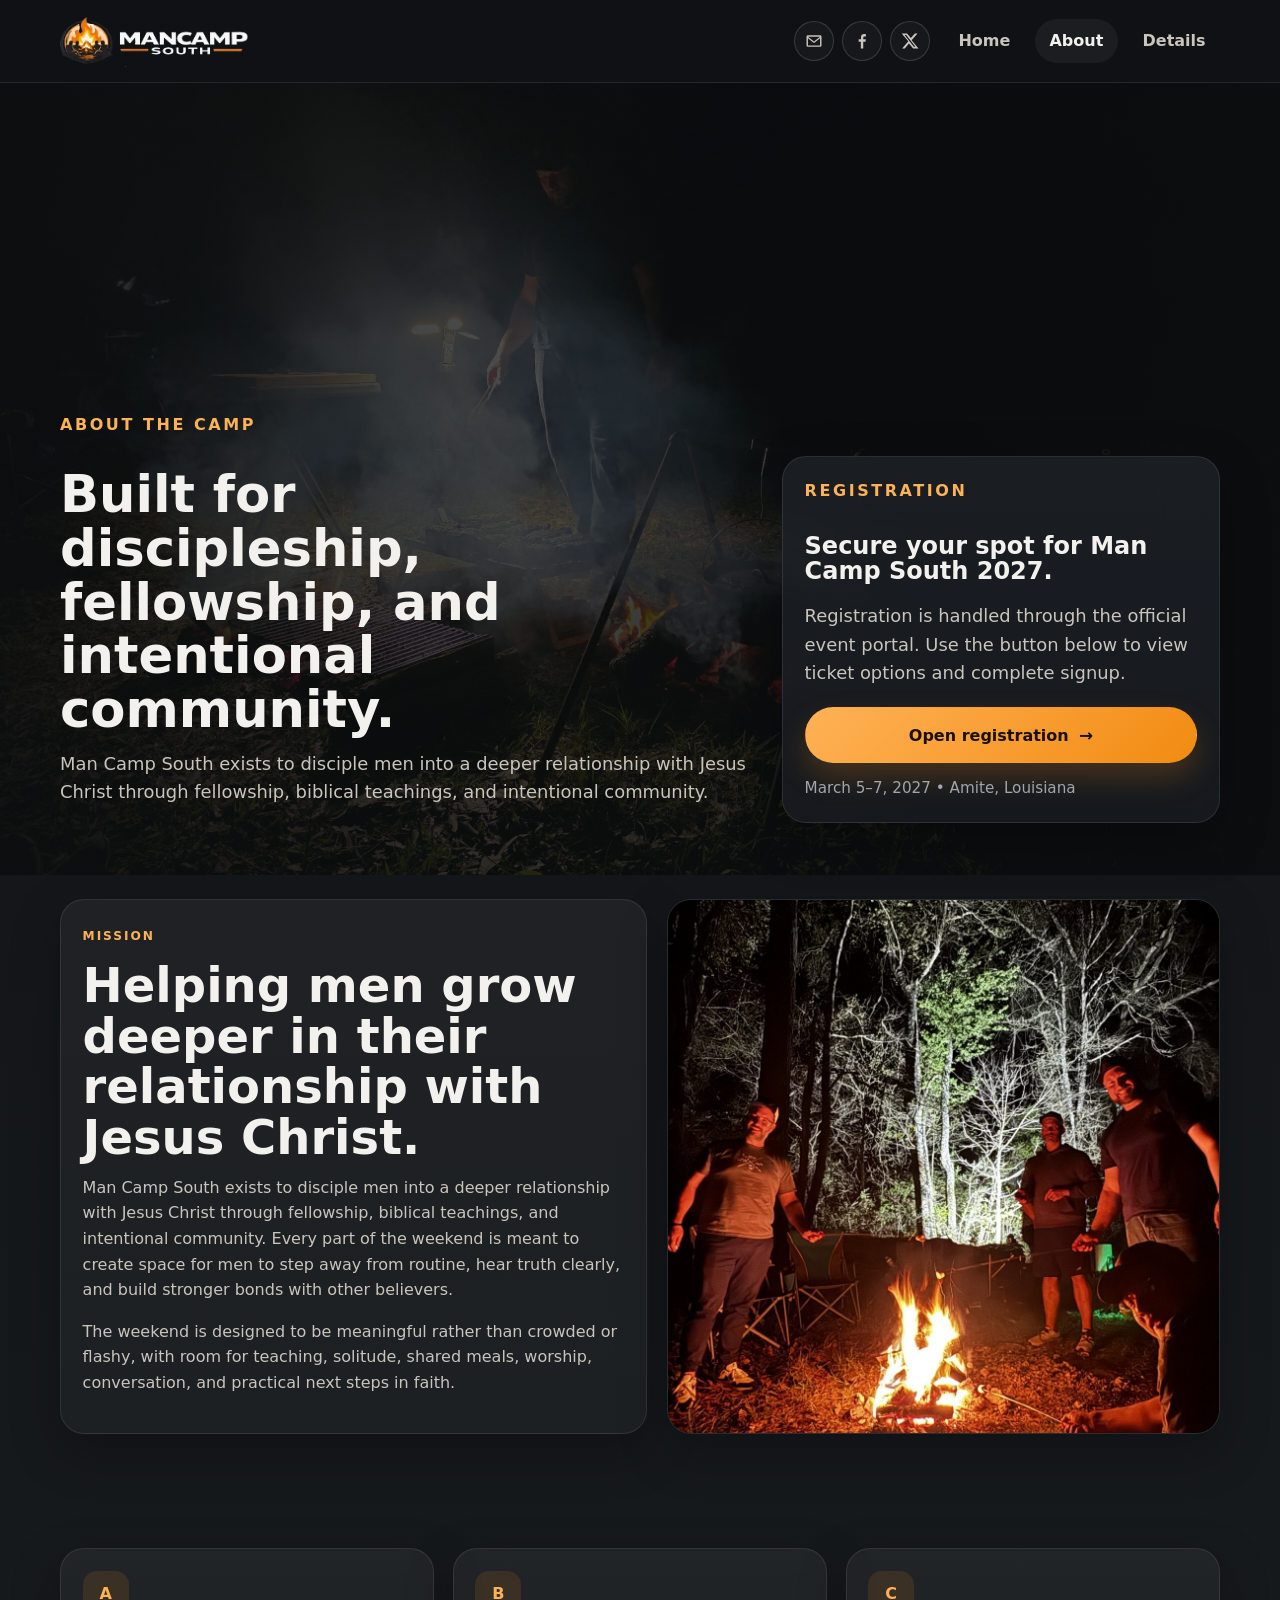
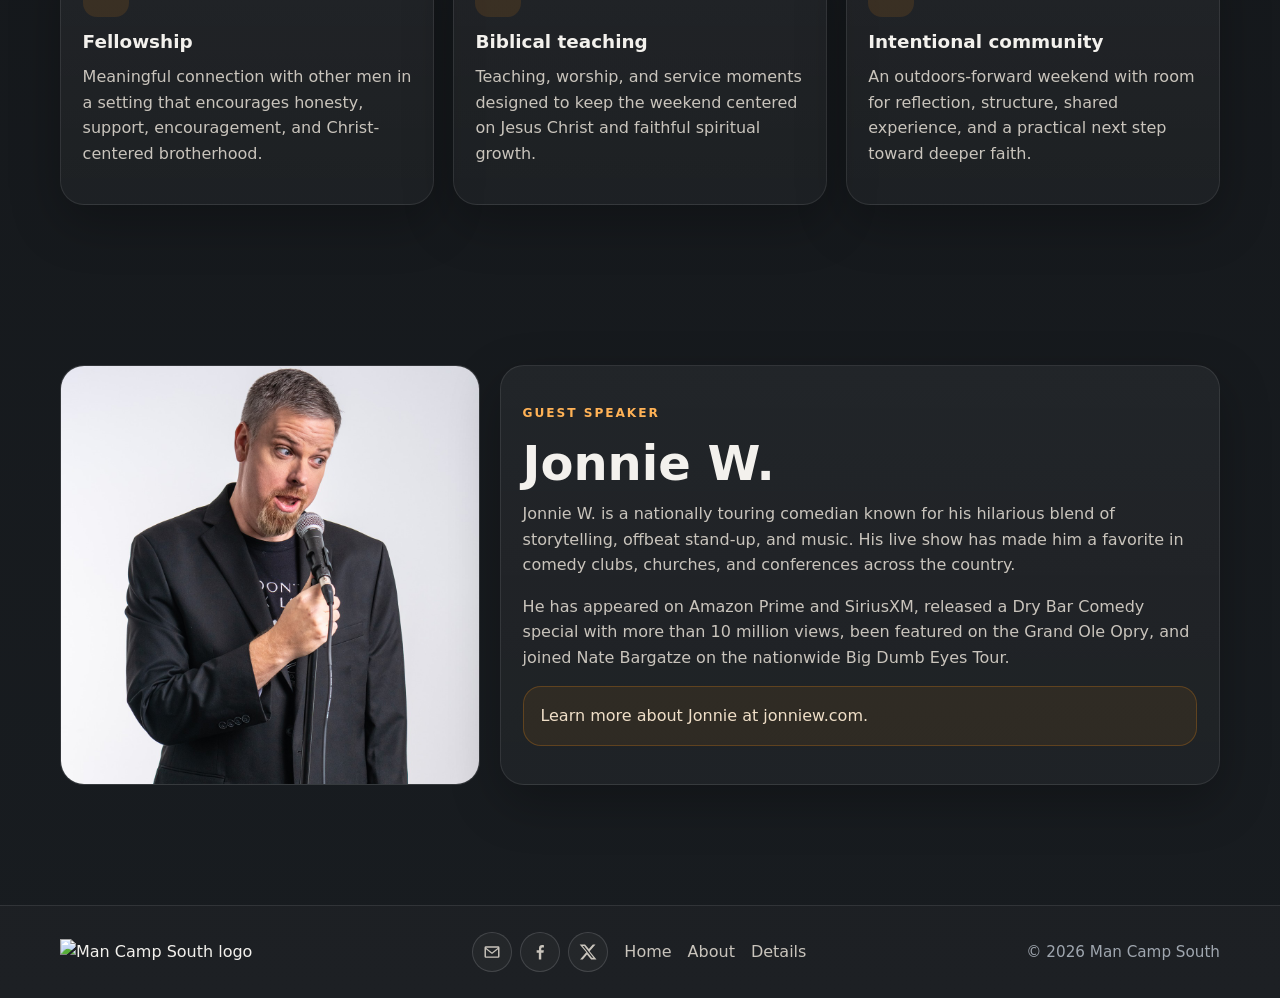
==== commit bd162e65: "Add files via upload" ====
--- a/about/index.html
+++ b/about/index.html
@@ -101,14 +101,14 @@
       <div class="container">
         <div class="speaker-feature">
           <div class="speaker-photo card flat">
-            <img src="/assets/images/speaker-placeholder.svg" alt="Guest speaker placeholder image">
+            <img src="/assets/images/jonnie-w.jpg" alt="Jonnie W. guest speaker photo">
           </div>
           <div class="card speaker-copy">
             <div class="eyebrow">Guest speaker</div>
-            <h2>Featured speaker announcement coming soon.</h2>
-            <p>The guest speaker for Man Camp South 2027 is still being finalized. A confirmed speaker profile and photo will be added here once details are officially announced.</p>
-            <p>Until then, the weekend remains centered on fellowship, biblical teaching, worship, and intentional community for every man attending.</p>
-            <div class="notice">Guest speaker details are being finalized and will be added here as confirmations are completed.</div>
+            <h2>Jonnie W.</h2>
+            <p>Jonnie W. is a nationally touring comedian known for his hilarious blend of storytelling, offbeat stand-up, and music. His live show has made him a favorite in comedy clubs, churches, and conferences across the country.</p>
+            <p>He has appeared on Amazon Prime and SiriusXM, released a Dry Bar Comedy special with more than 10 million views, been featured on the Grand Ole Opry, and joined Nate Bargatze on the nationwide Big Dumb Eyes Tour.</p>
+            <div class="notice">Learn more about Jonnie at <a href="https://www.jonniew.com/" target="_blank" rel="noopener">jonniew.com</a>.</div>
           </div>
         </div>
       </div>
--- a/assets/css/styles.css
+++ b/assets/css/styles.css
@@ -676,3 +676,13 @@
 .nav-socials .social-link{
   border-radius:999px;
 }
+
+
+/* fixed hero background on desktop */
+@media (min-width:681px){
+  .hero:before,
+  .hero-subpage:before,
+  .hero-subpage.hero-subpage-home:before{
+    background-attachment:scroll, scroll, fixed;
+  }
+}
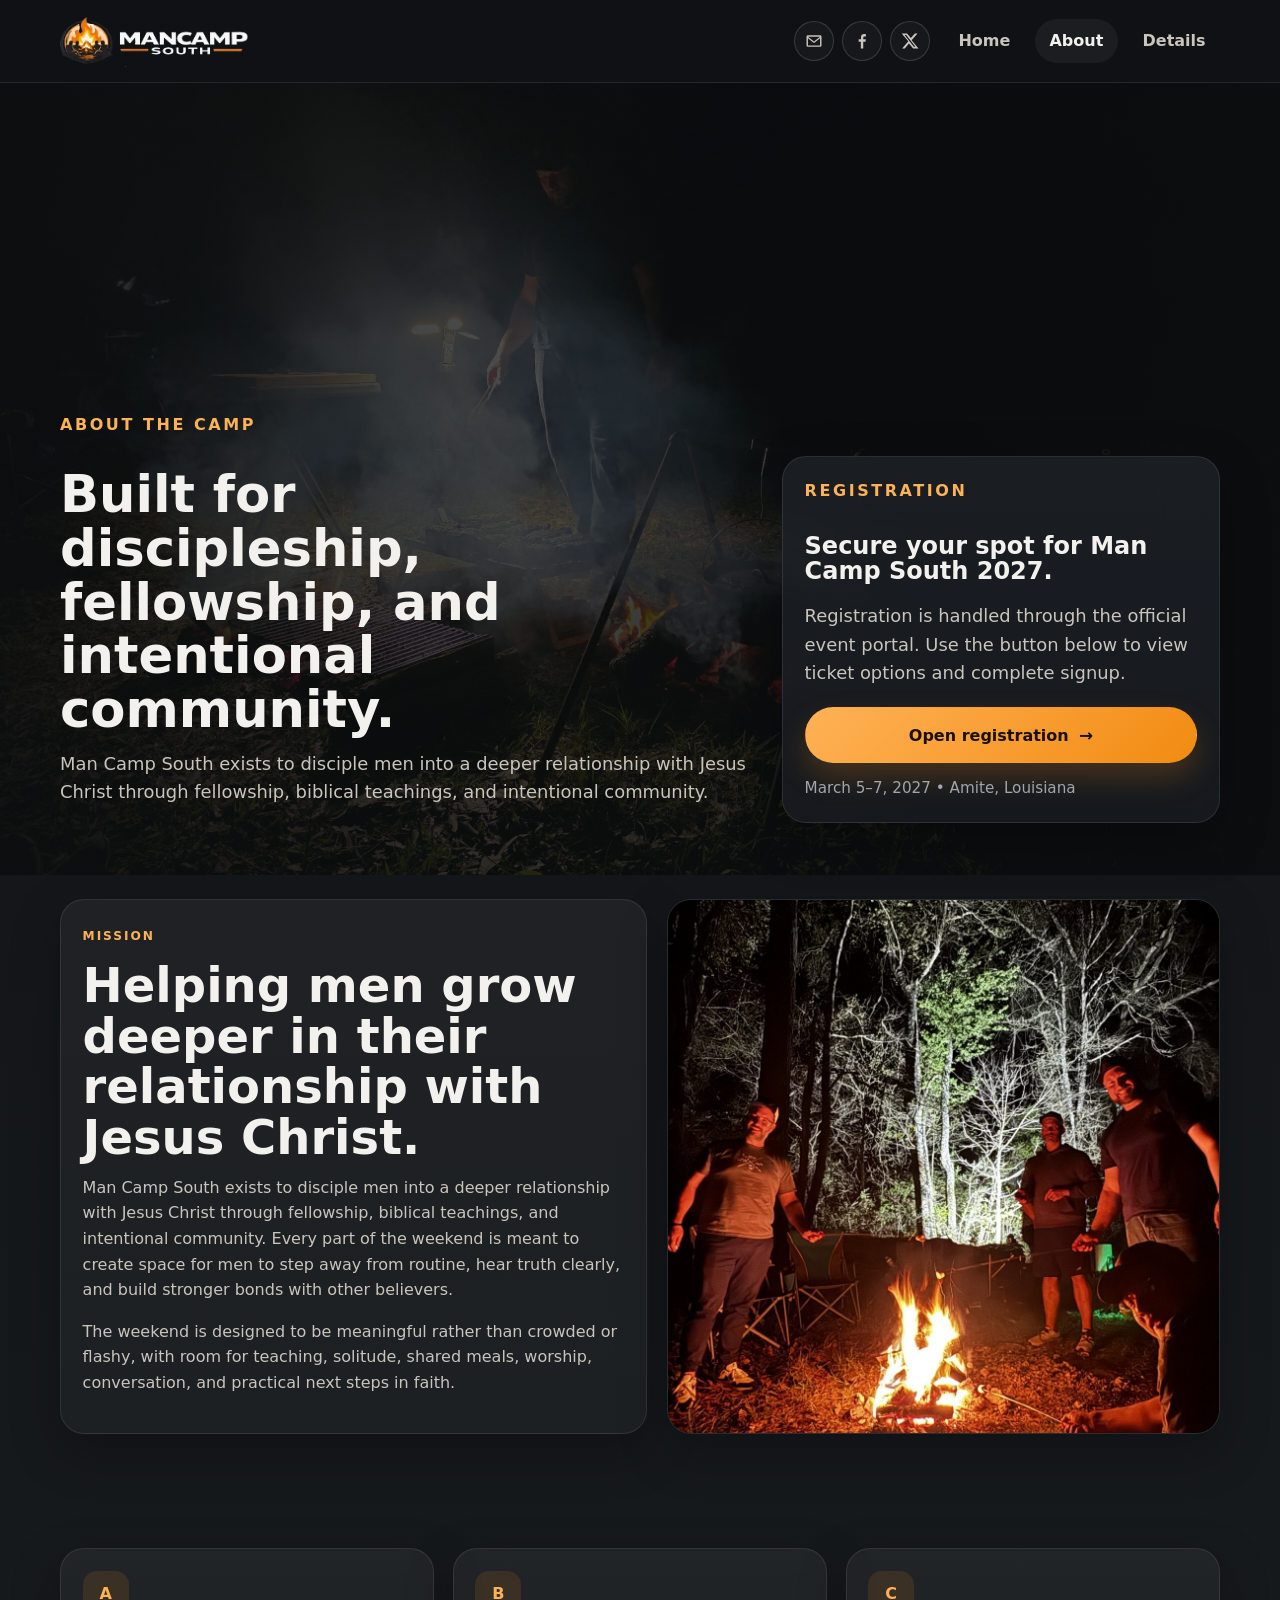
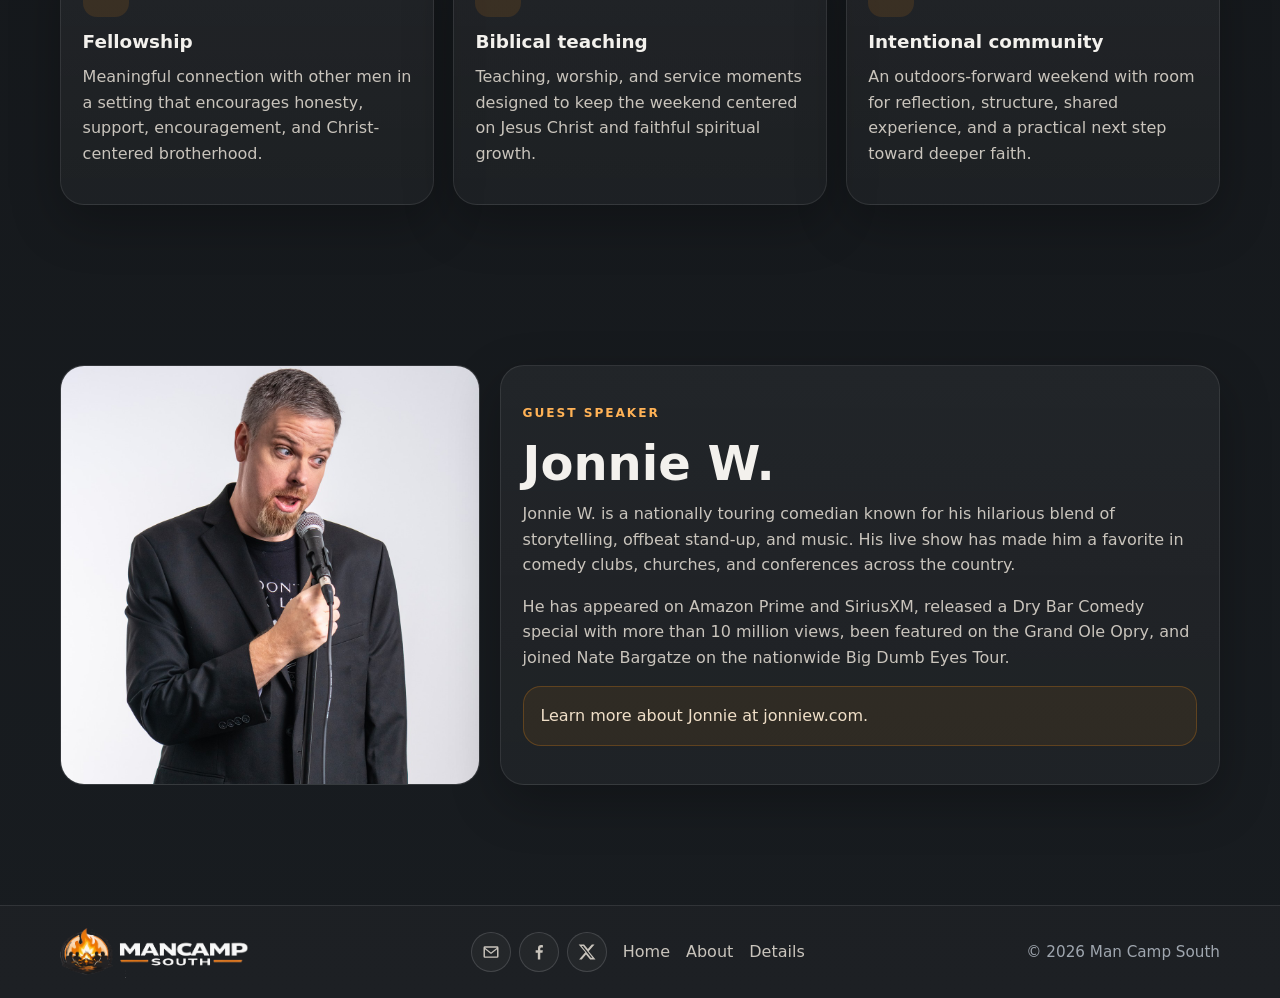
==== commit 8f731922: "Add files via upload" ====
--- a/about/index.html
+++ b/about/index.html
@@ -119,7 +119,7 @@
   <div class="container footer-inner">
     <div class="footer-brand-wrap">
       <a class="footer-brand" href="/" aria-label="Man Camp South home">
-        <img src="assets/brand/logo-full.png" alt="Man Camp South logo" class="footer-logo">
+        <img src="/assets/brand/logo-full.png" alt="Man Camp South logo" class="footer-logo">
       </a>
     </div>
     <div class="footer-links-wrap">
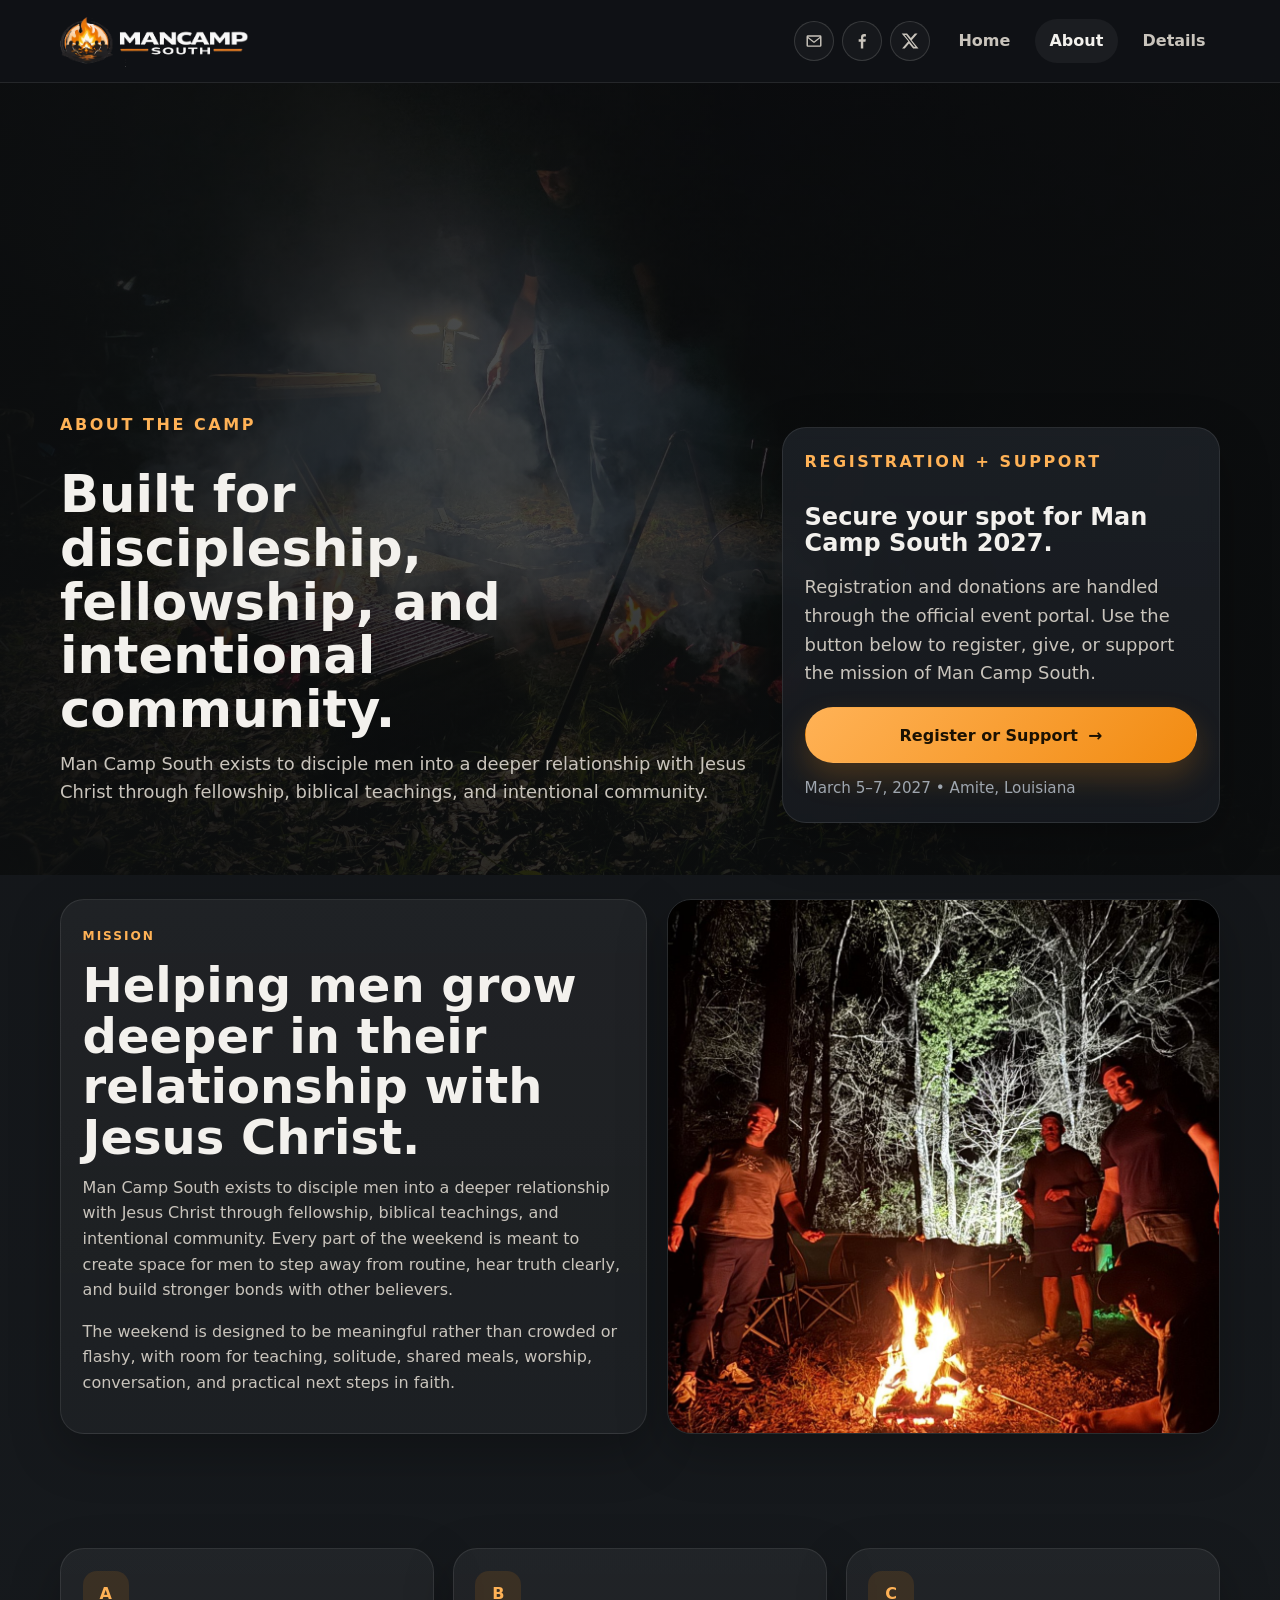
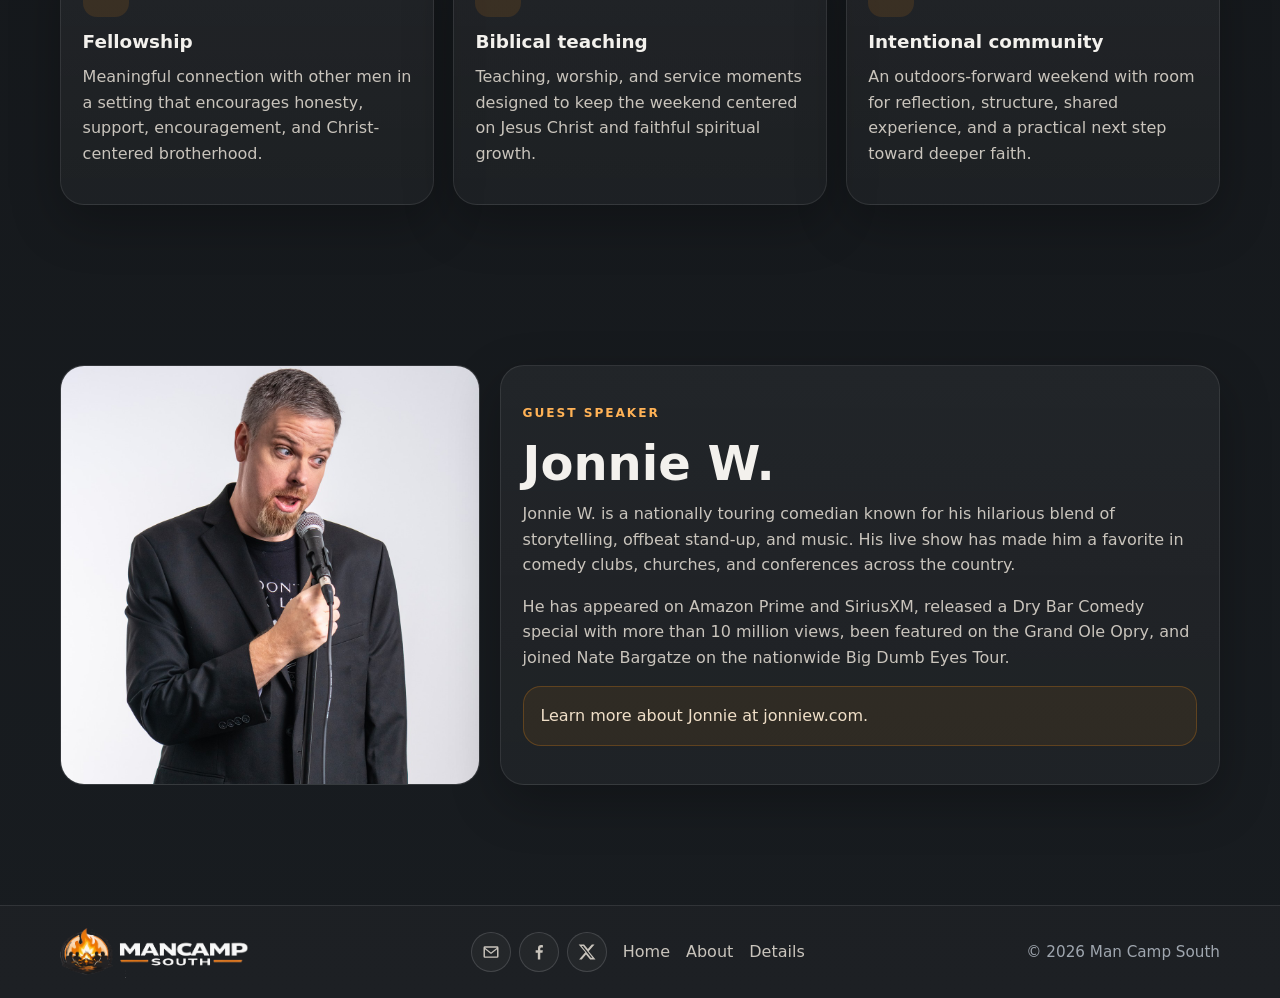
==== commit 54c20201: "Add files via upload" ====
--- a/about/index.html
+++ b/about/index.html
@@ -51,11 +51,11 @@
         <p class="lead" data-mission></p>
       </div>
         <div class="hero-aside card glass-card registration-card" id="registration-widget">
-          <div class="eyebrow">Registration</div>
+          <div class="eyebrow">Registration + support</div>
           <h3>Secure your spot for Man Camp South 2027.</h3>
-          <p class="lead small-card-copy">Registration is handled through the official event portal. Use the button below to view ticket options and complete signup.</p>
+          <p class="lead small-card-copy">Registration and donations are handled through the official event portal. Use the button below to register, give, or support the mission of Man Camp South.</p>
           <div class="registration-actions">
-            <a class="btn btn-primary btn-register-lg" href="https://events.franklynsolutions.com/mancampsouth/mcs-2027" target="_blank" rel="noopener">Open registration</a>
+            <a class="btn btn-primary btn-register-lg" href="https://events.franklynsolutions.com/mancampsouth/mcs-2027" target="_blank" rel="noopener">Register or Support</a>
             <div class="small">March 5–7, 2027 • Amite, Louisiana</div>
           </div>
         </div>
--- a/assets/css/styles.css
+++ b/assets/css/styles.css
@@ -686,3 +686,5 @@
     background-attachment:scroll, scroll, fixed;
   }
 }
+
+.btn-inline{min-height:42px;padding:0 .95rem;font-size:.94rem}
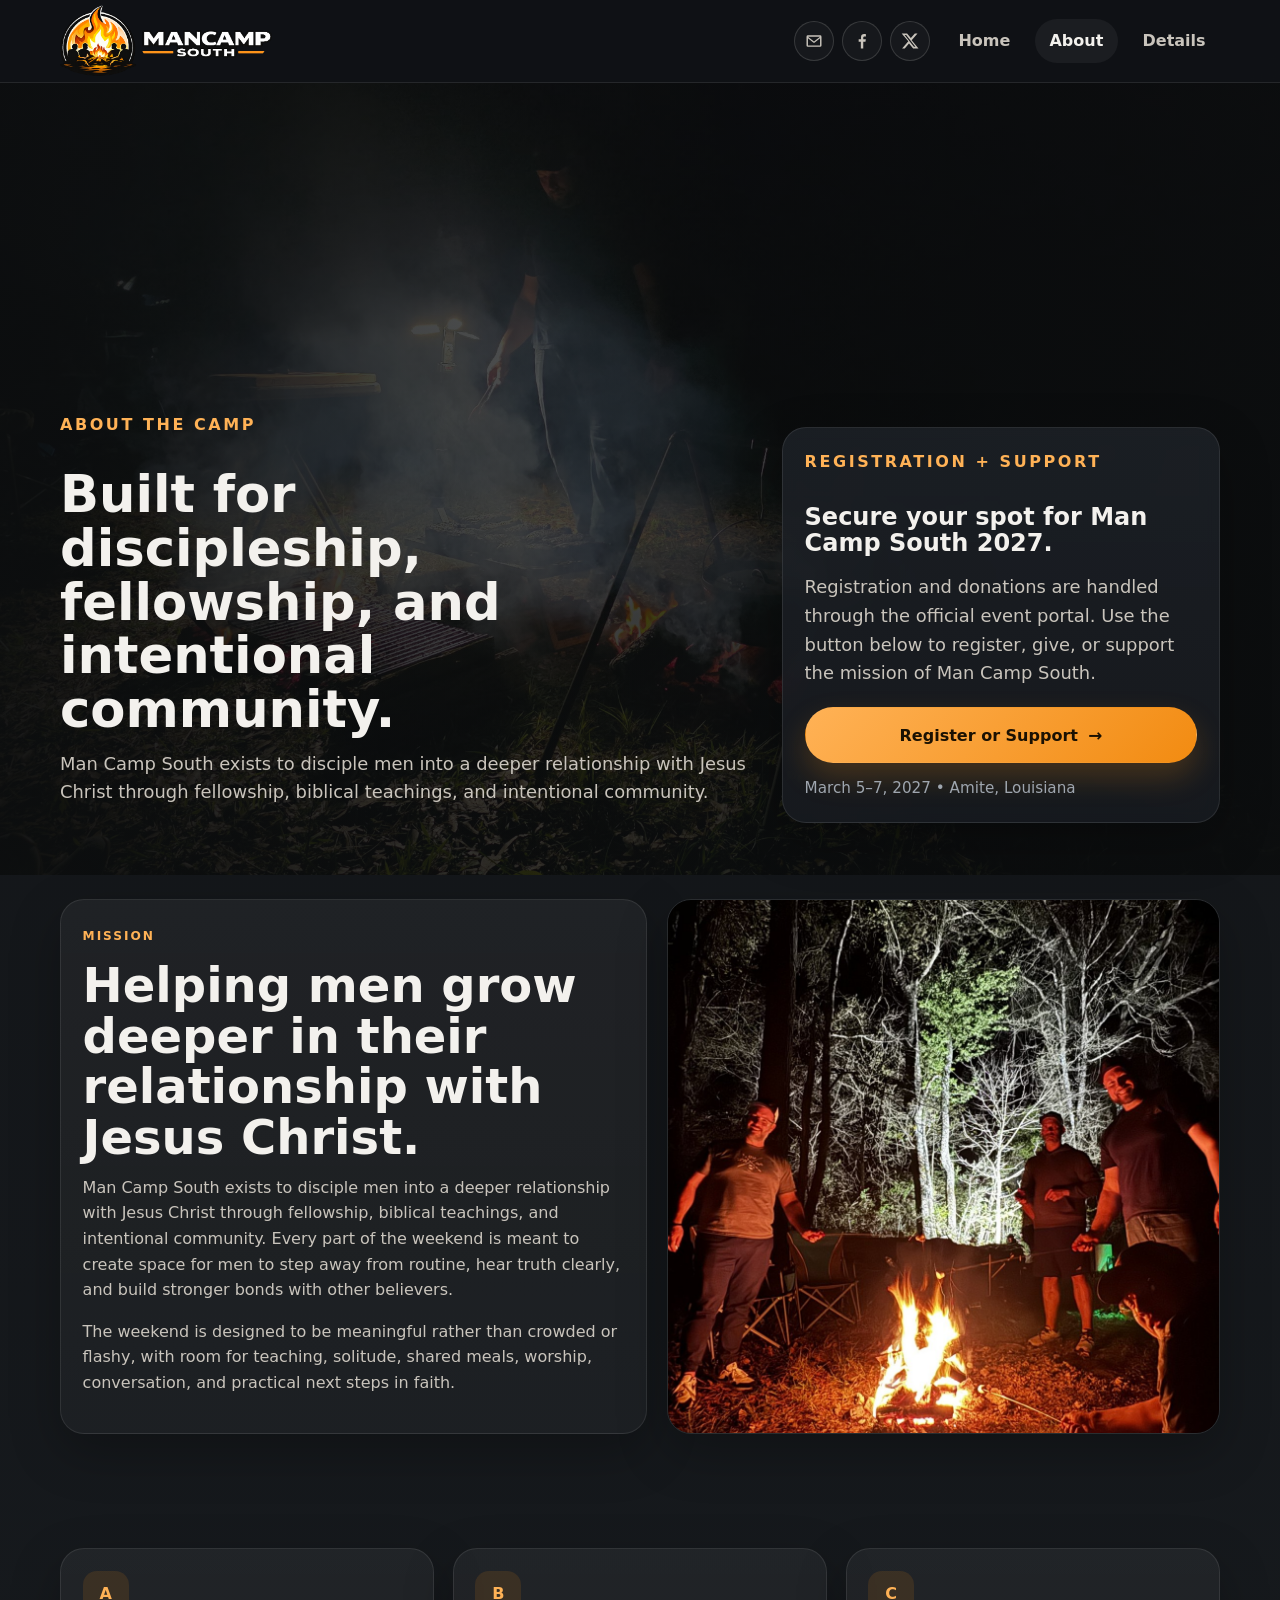
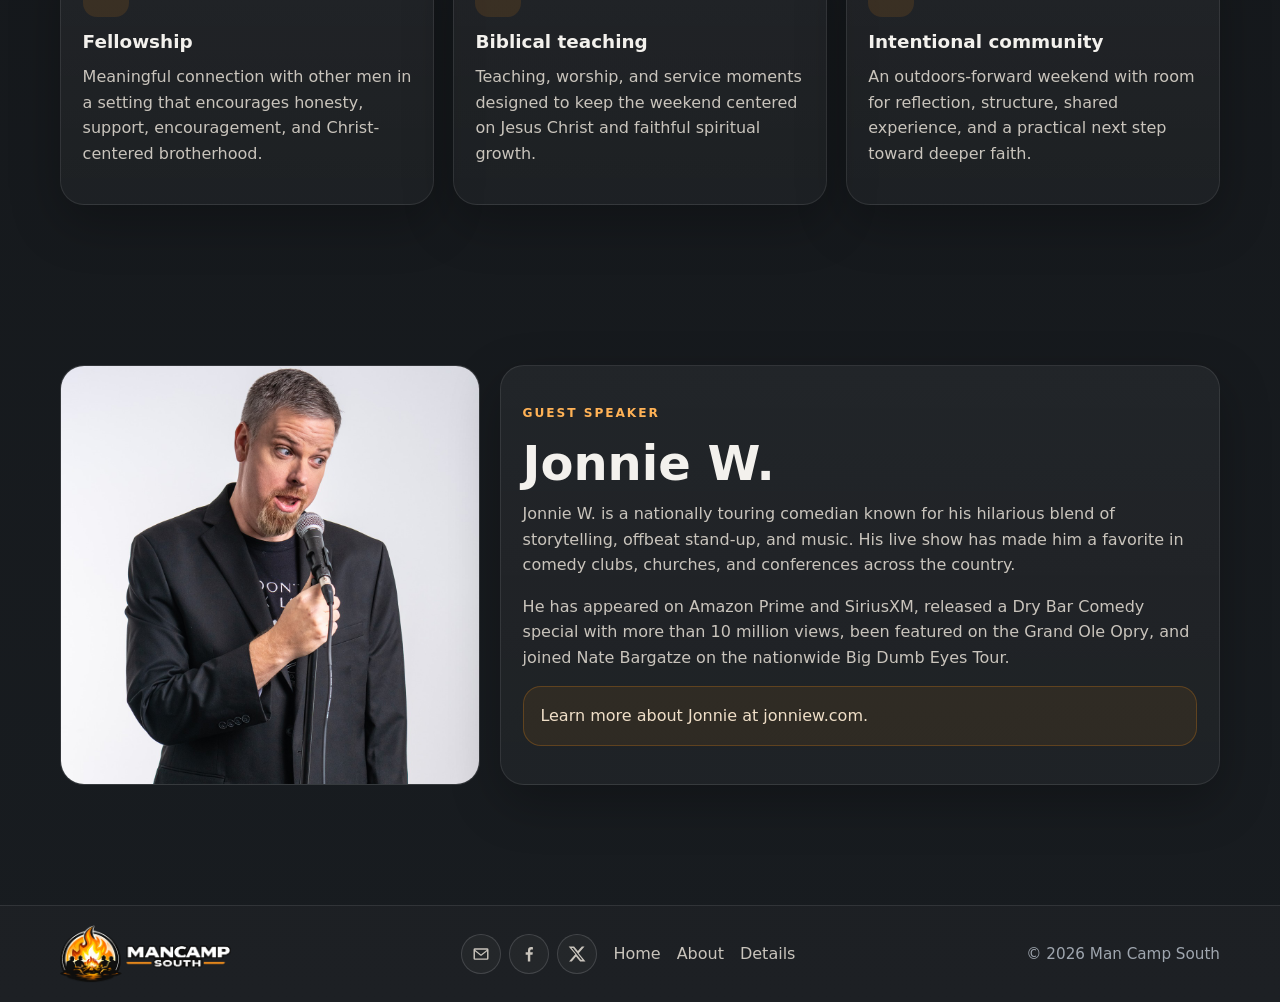
==== commit f3c9c680: "Add files via upload" ====
--- a/about/index.html
+++ b/about/index.html
@@ -22,7 +22,7 @@
 <header class="site-header">
   <div class="container header-inner">
     <a class="brand" href="/" aria-label="Man Camp South home">
-      <img src="/assets/brand/logo-full.png" alt="Man Camp South logo" class="site-logo">
+      <img src="/assets/brand/logo-header.png" alt="Man Camp South logo" class="site-logo">
     </a>
     <nav class="nav">
       <div class="nav-socials" aria-label="Contact and social links">
@@ -119,7 +119,7 @@
   <div class="container footer-inner">
     <div class="footer-brand-wrap">
       <a class="footer-brand" href="/" aria-label="Man Camp South home">
-        <img src="/assets/brand/logo-full.png" alt="Man Camp South logo" class="footer-logo">
+        <img src="/assets/brand/logo-header.png" alt="Man Camp South logo" class="footer-logo">
       </a>
     </div>
     <div class="footer-links-wrap">
--- a/assets/css/styles.css
+++ b/assets/css/styles.css
@@ -688,3 +688,43 @@
 }
 
 .btn-inline{min-height:42px;padding:0 .95rem;font-size:.94rem}
+
+
+/* v25 final header logo fix: use tightly-cropped logo-header.png */
+.brand {
+  display: inline-flex;
+  align-items: center;
+  flex: 0 0 auto;
+}
+
+.brand img.site-logo {
+  display: block;
+  width: auto !important;
+  height: 72px !important;
+  max-height: 72px !important;
+  max-width: 280px !important;
+  object-fit: contain;
+}
+
+.footer-logo {
+  display: block;
+  width: auto !important;
+  height: 58px !important;
+  max-height: 58px !important;
+  max-width: 260px !important;
+  object-fit: contain;
+}
+
+@media (max-width: 680px) {
+  .brand img.site-logo {
+    height: 56px !important;
+    max-height: 56px !important;
+    max-width: 190px !important;
+  }
+
+  .footer-logo {
+    height: 52px !important;
+    max-height: 52px !important;
+    max-width: 220px !important;
+  }
+}
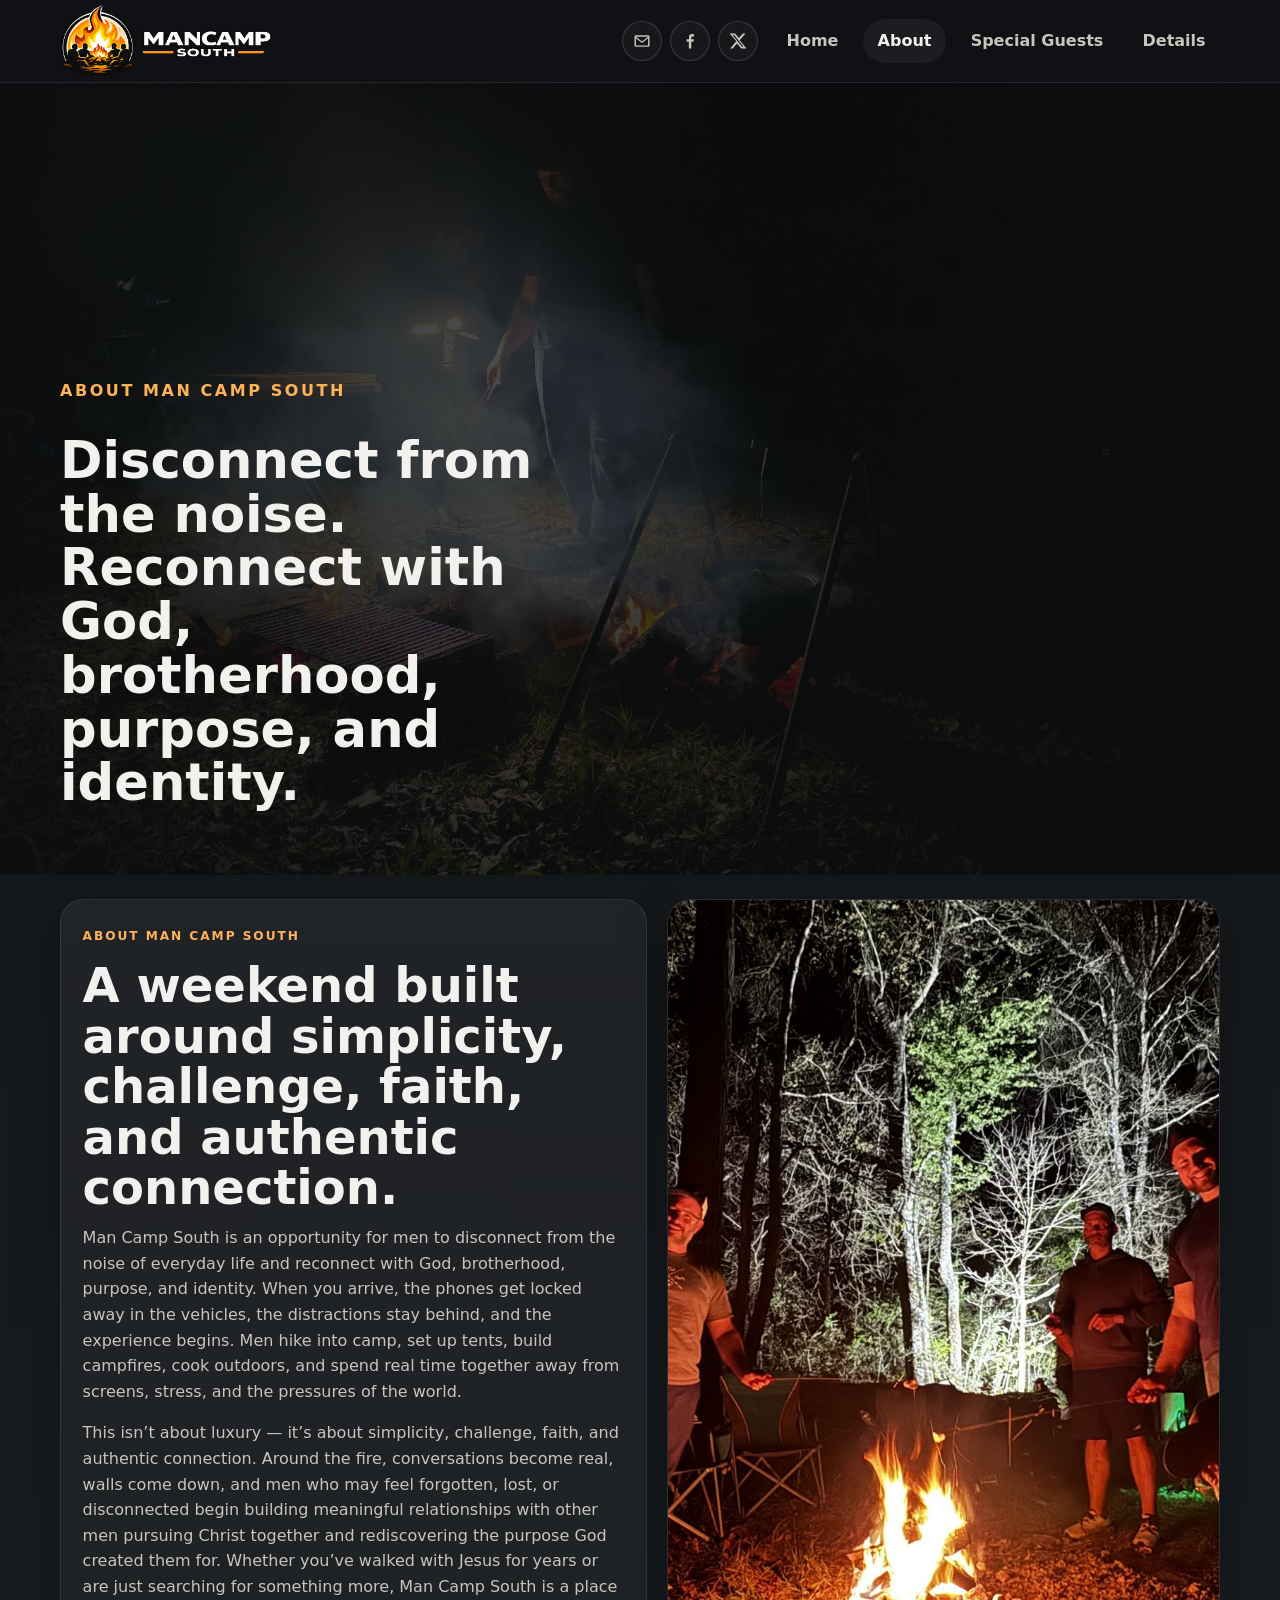
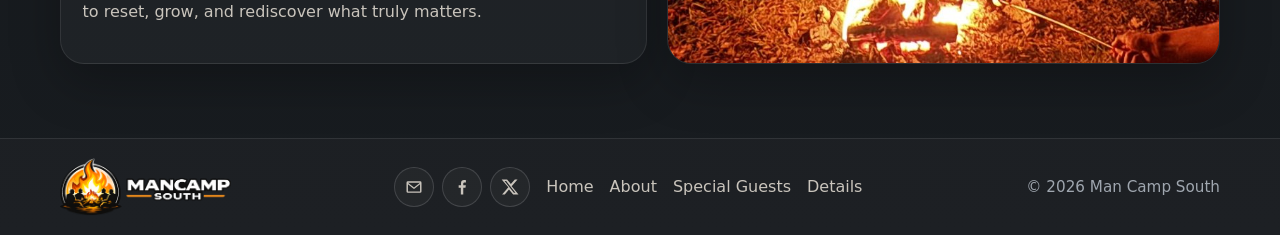
==== commit 1b517d2d: "Add files via upload" ====
--- a/about/index.html
+++ b/about/index.html
@@ -4,147 +4,69 @@
   <meta charset="UTF-8" />
   <meta name="viewport" content="width=device-width, initial-scale=1.0" />
   <title>About | Man Camp South</title>
-  <meta name="description" content="Learn the mission of Man Camp South and how the weekend is designed to disciple men through fellowship, biblical teaching, and intentional community." />
-  
-  <meta property="og:title" content="About | Man Camp South" /><meta property="og:description" content="Learn the mission of Man Camp South and how the weekend is designed to disciple men through fellowship, biblical teaching, and intentional community." /><meta property="og:image" content="/assets/images/hero-home.jpg" />
-  <link rel="icon" href="/favicon.png" type="image/png" />
-  <link rel="apple-touch-icon" href="/icon-192.png" />
+  <meta name="description" content="About Man Camp South and the weekend experience built around faith, brotherhood, purpose, and identity." />
+  <meta property="og:title" content="About | Man Camp South" />
+  <meta property="og:description" content="About Man Camp South and the weekend experience built around faith, brotherhood, purpose, and identity." />
+  <meta property="og:image" content="../assets/images/hero-home.jpg" />
+  <link rel="icon" href="../favicon.png" type="image/png" />
+  <link rel="apple-touch-icon" href="../icon-192.png" />
   <meta name="theme-color" content="#141619" />
   <meta name="apple-mobile-web-app-capable" content="yes" />
   <meta name="apple-mobile-web-app-status-bar-style" content="black-translucent" />
-  <link rel="manifest" href="/site.webmanifest" />
-  <link rel="stylesheet" href="/assets/css/styles.css" />
-  <script defer src="/assets/js/config.js"></script>
-  <script defer src="/assets/js/site.js"></script>
+  <link rel="manifest" href="../site.webmanifest" />
+  <link rel="stylesheet" href="../assets/css/styles.css" />
+  <script defer src="../assets/js/config.js"></script>
+  <script defer src="../assets/js/site.js"></script>
 </head>
 <body>
-  
 <header class="site-header">
   <div class="container header-inner">
-    <a class="brand" href="/" aria-label="Man Camp South home">
-      <img src="/assets/brand/logo-header.png" alt="Man Camp South logo" class="site-logo">
-    </a>
+    <a class="brand" href="../index.html" aria-label="Man Camp South home"><img src="../assets/brand/logo-header.png" alt="Man Camp South logo" class="site-logo"></a>
     <nav class="nav">
       <div class="nav-socials" aria-label="Contact and social links">
-        <a class="social-link social-link-header" href="mailto:mancampsouth@gmail.com" aria-label="Email Man Camp South">
-          <svg class="social-svg" viewBox="0 0 24 24" aria-hidden="true"><path d="M3 6.75A1.75 1.75 0 0 1 4.75 5h14.5A1.75 1.75 0 0 1 21 6.75v10.5A1.75 1.75 0 0 1 19.25 19H4.75A1.75 1.75 0 0 1 3 17.25V6.75Zm1.8.25 7.2 5.58L19.2 7H4.8Zm14.45 10.5V8.77l-6.71 5.2a.9.9 0 0 1-1.08 0l-6.71-5.2v8.73h14.5Z" fill="currentColor"/></svg>
-        </a>
-        <a class="social-link social-link-header" href="https://www.facebook.com/profile.php?id=61587904392355" target="_blank" rel="noopener" aria-label="Follow Man Camp South on Facebook">
-          <svg class="social-svg" viewBox="0 0 24 24" aria-hidden="true"><path d="M13.5 21v-8h2.7l.4-3h-3.1V8.1c0-.9.3-1.6 1.7-1.6h1.5V3.8c-.3 0-1.2-.1-2.2-.1-2.2 0-3.7 1.3-3.7 3.9V10H8v3h2.6v8h2.9Z" fill="currentColor"/></svg>
-        </a>
-        <a class="social-link social-link-header" href="https://x.com/mancampsouth" target="_blank" rel="noopener" aria-label="Follow Man Camp South on X">
-          <svg class="social-svg" viewBox="0 0 24 24" aria-hidden="true"><path d="M17.8 3H21l-7 8 8.2 10h-6.4L10.8 15 5.7 21H2.5l7.5-8.8L2 3h6.5l4.5 5.5L17.8 3Zm-1.1 16h1.8L7.4 4.9H5.5L16.7 19Z" fill="currentColor"/></svg>
-        </a>
+        <a class="social-link social-link-header" href="mailto:mancampsouth@gmail.com" aria-label="Email Man Camp South"><svg class="social-svg" viewBox="0 0 24 24" aria-hidden="true"><path d="M3 6.75A1.75 1.75 0 0 1 4.75 5h14.5A1.75 1.75 0 0 1 21 6.75v10.5A1.75 1.75 0 0 1 19.25 19H4.75A1.75 1.75 0 0 1 3 17.25V6.75Zm1.8.25 7.2 5.58L19.2 7H4.8Zm14.45 10.5V8.77l-6.71 5.2a.9.9 0 0 1-1.08 0l-6.71-5.2v8.73h14.5Z" fill="currentColor"/></svg></a>
+        <a class="social-link social-link-header" href="https://www.facebook.com/profile.php?id=61587904392355" target="_blank" rel="noopener" aria-label="Follow Man Camp South on Facebook"><svg class="social-svg" viewBox="0 0 24 24" aria-hidden="true"><path d="M13.5 21v-8h2.7l.4-3h-3.1V8.1c0-.9.3-1.6 1.7-1.6h1.5V3.8c-.3 0-1.2-.1-2.2-.1-2.2 0-3.7 1.3-3.7 3.9V10H8v3h2.6v8h2.9Z" fill="currentColor"/></svg></a>
+        <a class="social-link social-link-header" href="https://x.com/mancampsouth" target="_blank" rel="noopener" aria-label="Follow Man Camp South on X"><svg class="social-svg" viewBox="0 0 24 24" aria-hidden="true"><path d="M17.8 3H21l-7 8 8.2 10h-6.4L10.8 15 5.7 21H2.5l7.5-8.8L2 3h6.5l4.5 5.5L17.8 3Zm-1.1 16h1.8L7.4 4.9H5.5L16.7 19Z" fill="currentColor"/></svg></a>
       </div>
-      <a href="/">Home</a>
-      <a class="active" href="/about/">About</a>
-      <a href="/details/">Details</a>
+      <a href="../index.html">Home</a>
+      <a class="active" href="../about/index.html">About</a>
+      <a href="../guests/index.html">Special Guests</a>
+      <a href="../details/index.html">Details</a>
     </nav>
   </div>
 </header>
 
   <section class="hero-subpage hero-subpage-home">
-    <div class="container hero-inner hero-grid">
+    <div class="container hero-inner">
       <div class="hero-copy hero-copy-tight">
-        <div class="eyebrow">About the camp</div>
-        <h1>Built for discipleship, fellowship, and intentional community.</h1>
-        <p class="lead" data-mission></p>
+        <div class="eyebrow">About Man Camp South</div>
+        <h1>Disconnect from the noise. Reconnect with God, brotherhood, purpose, and identity.</h1>
       </div>
-        <div class="hero-aside card glass-card registration-card" id="registration-widget">
-          <div class="eyebrow">Registration + support</div>
-          <h3>Secure your spot for Man Camp South 2027.</h3>
-          <p class="lead small-card-copy">Registration and donations are handled through the official event portal. Use the button below to register, give, or support the mission of Man Camp South.</p>
-          <div class="registration-actions">
-            <a class="btn btn-primary btn-register-lg" href="https://events.franklynsolutions.com/mancampsouth/mcs-2027" target="_blank" rel="noopener">Register or Support</a>
-            <div class="small">March 5–7, 2027 • Amite, Louisiana</div>
-          </div>
-        </div>
     </div>
   </section>
-
   <main>
     <section class="section-tight section-first-after-hero">
       <div class="container split">
         <div class="card">
-          <div class="eyebrow">Mission</div>
-          <h2>Helping men grow deeper in their relationship with Jesus Christ.</h2>
-          <p>Man Camp South exists to disciple men into a deeper relationship with Jesus Christ through fellowship, biblical teachings, and intentional community. Every part of the weekend is meant to create space for men to step away from routine, hear truth clearly, and build stronger bonds with other believers.</p>
-          <p>The weekend is designed to be meaningful rather than crowded or flashy, with room for teaching, solitude, shared meals, worship, conversation, and practical next steps in faith.</p>
+          <div class="eyebrow">About Man Camp South</div>
+          <h2>A weekend built around simplicity, challenge, faith, and authentic connection.</h2>
+          <p>Man Camp South is an opportunity for men to disconnect from the noise of everyday life and reconnect with God, brotherhood, purpose, and identity. When you arrive, the phones get locked away in the vehicles, the distractions stay behind, and the experience begins. Men hike into camp, set up tents, build campfires, cook outdoors, and spend real time together away from screens, stress, and the pressures of the world.</p>
+          <p>This isn’t about luxury — it’s about simplicity, challenge, faith, and authentic connection. Around the fire, conversations become real, walls come down, and men who may feel forgotten, lost, or disconnected begin building meaningful relationships with other men pursuing Christ together and rediscovering the purpose God created them for. Whether you’ve walked with Jesus for years or are just searching for something more, Man Camp South is a place to reset, grow, and rediscover what truly matters.</p>
         </div>
-        <div class="panel-image">
-          <img src="/assets/images/campfire-wide.jpg" alt="Night campfire scene">
-        </div>
-      </div>
-    </section>
-
-    <section class="section">
-      <div class="container grid-3">
-        <article class="card">
-          <div class="icon-badge">A</div>
-          <h3>Fellowship</h3>
-          <p>Meaningful connection with other men in a setting that encourages honesty, support, encouragement, and Christ-centered brotherhood.</p>
-        </article>
-        <article class="card">
-          <div class="icon-badge">B</div>
-          <h3>Biblical teaching</h3>
-          <p>Teaching, worship, and service moments designed to keep the weekend centered on Jesus Christ and faithful spiritual growth.</p>
-        </article>
-        <article class="card">
-          <div class="icon-badge">C</div>
-          <h3>Intentional community</h3>
-          <p>An outdoors-forward weekend with room for reflection, structure, shared experience, and a practical next step toward deeper faith.</p>
-        </article>
-      </div>
-    </section>
-
-    <section class="section">
-      <div class="container">
-        <div class="speaker-feature">
-          <div class="speaker-photo card flat">
-            <img src="/assets/images/jonnie-w.jpg" alt="Jonnie W. guest speaker photo">
-          </div>
-          <div class="card speaker-copy">
-            <div class="eyebrow">Guest speaker</div>
-            <h2>Jonnie W.</h2>
-            <p>Jonnie W. is a nationally touring comedian known for his hilarious blend of storytelling, offbeat stand-up, and music. His live show has made him a favorite in comedy clubs, churches, and conferences across the country.</p>
-            <p>He has appeared on Amazon Prime and SiriusXM, released a Dry Bar Comedy special with more than 10 million views, been featured on the Grand Ole Opry, and joined Nate Bargatze on the nationwide Big Dumb Eyes Tour.</p>
-            <div class="notice">Learn more about Jonnie at <a href="https://www.jonniew.com/" target="_blank" rel="noopener">jonniew.com</a>.</div>
-          </div>
-        </div>
+        <div class="panel-image"><img src="../assets/images/campfire-wide.jpg" alt="Night campfire scene"></div>
       </div>
     </section>
   </main>
-  
 <footer class="site-footer">
   <div class="container footer-inner">
-    <div class="footer-brand-wrap">
-      <a class="footer-brand" href="/" aria-label="Man Camp South home">
-        <img src="/assets/brand/logo-header.png" alt="Man Camp South logo" class="footer-logo">
-      </a>
-    </div>
-    <div class="footer-links-wrap">
-      <div class="footer-row">
-        <div class="footer-socials" aria-label="Contact and social links">
-          <a class="social-link social-link-footer" href="mailto:mancampsouth@gmail.com" aria-label="Email Man Camp South">
-            <svg class="social-svg" viewBox="0 0 24 24" aria-hidden="true"><path d="M3 6.75A1.75 1.75 0 0 1 4.75 5h14.5A1.75 1.75 0 0 1 21 6.75v10.5A1.75 1.75 0 0 1 19.25 19H4.75A1.75 1.75 0 0 1 3 17.25V6.75Zm1.8.25 7.2 5.58L19.2 7H4.8Zm14.45 10.5V8.77l-6.71 5.2a.9.9 0 0 1-1.08 0l-6.71-5.2v8.73h14.5Z" fill="currentColor"/></svg>
-          </a>
-          <a class="social-link social-link-footer" href="https://www.facebook.com/profile.php?id=61587904392355" target="_blank" rel="noopener" aria-label="Follow Man Camp South on Facebook">
-            <svg class="social-svg" viewBox="0 0 24 24" aria-hidden="true"><path d="M13.5 21v-8h2.7l.4-3h-3.1V8.1c0-.9.3-1.6 1.7-1.6h1.5V3.8c-.3 0-1.2-.1-2.2-.1-2.2 0-3.7 1.3-3.7 3.9V10H8v3h2.6v8h2.9Z" fill="currentColor"/></svg>
-          </a>
-          <a class="social-link social-link-footer" href="https://x.com/mancampsouth" target="_blank" rel="noopener" aria-label="Follow Man Camp South on X">
-            <svg class="social-svg" viewBox="0 0 24 24" aria-hidden="true"><path d="M17.8 3H21l-7 8 8.2 10h-6.4L10.8 15 5.7 21H2.5l7.5-8.8L2 3h6.5l4.5 5.5L17.8 3Zm-1.1 16h1.8L7.4 4.9H5.5L16.7 19Z" fill="currentColor"/></svg>
-          </a>
-        </div>
-        <div class="footer-links">
-          <a href="/">Home</a>
-          <a href="/about/">About</a>
-          <a href="/details/">Details</a>
-        </div>
-      </div>
-    </div>
+    <div class="footer-brand-wrap"><a class="footer-brand" href="../index.html" aria-label="Man Camp South home"><img src="../assets/brand/logo-header.png" alt="Man Camp South logo" class="footer-logo"></a></div>
+    <div class="footer-links-wrap"><div class="footer-row"><div class="footer-socials" aria-label="Contact and social links">
+        <a class="social-link social-link-footer" href="mailto:mancampsouth@gmail.com" aria-label="Email Man Camp South"><svg class="social-svg" viewBox="0 0 24 24" aria-hidden="true"><path d="M3 6.75A1.75 1.75 0 0 1 4.75 5h14.5A1.75 1.75 0 0 1 21 6.75v10.5A1.75 1.75 0 0 1 19.25 19H4.75A1.75 1.75 0 0 1 3 17.25V6.75Zm1.8.25 7.2 5.58L19.2 7H4.8Zm14.45 10.5V8.77l-6.71 5.2a.9.9 0 0 1-1.08 0l-6.71-5.2v8.73h14.5Z" fill="currentColor"/></svg></a>
+        <a class="social-link social-link-footer" href="https://www.facebook.com/profile.php?id=61587904392355" target="_blank" rel="noopener" aria-label="Follow Man Camp South on Facebook"><svg class="social-svg" viewBox="0 0 24 24" aria-hidden="true"><path d="M13.5 21v-8h2.7l.4-3h-3.1V8.1c0-.9.3-1.6 1.7-1.6h1.5V3.8c-.3 0-1.2-.1-2.2-.1-2.2 0-3.7 1.3-3.7 3.9V10H8v3h2.6v8h2.9Z" fill="currentColor"/></svg></a>
+        <a class="social-link social-link-footer" href="https://x.com/mancampsouth" target="_blank" rel="noopener" aria-label="Follow Man Camp South on X"><svg class="social-svg" viewBox="0 0 24 24" aria-hidden="true"><path d="M17.8 3H21l-7 8 8.2 10h-6.4L10.8 15 5.7 21H2.5l7.5-8.8L2 3h6.5l4.5 5.5L17.8 3Zm-1.1 16h1.8L7.4 4.9H5.5L16.7 19Z" fill="currentColor"/></svg></a>
+      </div><div class="footer-links"><a href="../index.html">Home</a><a href="../about/index.html">About</a><a href="../guests/index.html">Special Guests</a><a href="../details/index.html">Details</a></div></div></div>
     <div class="small">© <span id="year"></span> Man Camp South</div>
   </div>
 </footer>
-
 </body>
-</html>+</html>
--- a/assets/css/styles.css
+++ b/assets/css/styles.css
@@ -728,3 +728,113 @@
     max-width: 220px !important;
   }
 }
+
+
+/* v31 details page balance + simplified arrival */
+.details-top-grid{
+  grid-template-columns:minmax(0,1.08fr) minmax(320px,.92fr);
+}
+.details-pricing-card{
+  display:flex;
+  flex-direction:column;
+  justify-content:center;
+}
+.details-pricing-card #pricing-grid{
+  grid-template-columns:1fr;
+}
+.details-pricing-card #pricing-grid .card.flat{
+  display:grid;
+  grid-template-columns:auto 1fr;
+  align-items:center;
+  gap:1rem;
+  padding:1.15rem;
+  background:linear-gradient(135deg,rgba(242,139,17,.13),rgba(255,255,255,.035));
+  border-color:rgba(242,139,17,.24);
+}
+.details-pricing-card #pricing-grid h3,
+.details-pricing-card #pricing-grid p{
+  margin:0;
+}
+.gate-section{
+  padding-top:20px;
+  padding-bottom:24px;
+}
+.gate-callout{
+  max-width:760px;
+  margin:0 auto;
+  text-align:center;
+  background:linear-gradient(135deg,rgba(242,139,17,.16),rgba(255,255,255,.035));
+  border-color:rgba(242,139,17,.26);
+}
+.gate-callout h2{
+  margin-bottom:0;
+}
+.packing-section{
+  padding-top:32px;
+}
+.packing-card{
+  padding:1.6rem;
+}
+.packing-header{
+  display:flex;
+  justify-content:space-between;
+  gap:1.5rem;
+  align-items:end;
+  margin-bottom:1.35rem;
+}
+.packing-header .small{
+  max-width:36ch;
+  margin:0;
+}
+.packing-layout{
+  display:grid;
+  grid-template-columns:minmax(260px,.72fr) minmax(0,1.28fr);
+  gap:1.25rem;
+  align-items:start;
+}
+.bring-list-large{
+  padding:1.05rem;
+  border:1px solid var(--line);
+  border-radius:20px;
+  background:rgba(255,255,255,.025);
+}
+.bring-list-large > div{
+  padding:.35rem 0;
+}
+.faq-grid-balanced{
+  grid-template-columns:repeat(2,minmax(0,1fr));
+  gap:.85rem;
+  margin-top:.35rem;
+}
+.faq-grid-balanced .card.flat{
+  padding:1rem;
+  box-shadow:none;
+}
+.faq-grid-balanced h3{
+  font-size:1rem;
+  margin-bottom:.35rem;
+}
+.faq-grid-balanced p{
+  margin-bottom:0;
+}
+@media (max-width:980px){
+  .details-top-grid,
+  .packing-layout{
+    grid-template-columns:1fr;
+  }
+  .packing-header{
+    align-items:start;
+    flex-direction:column;
+  }
+}
+@media (max-width:680px){
+  .packing-card{
+    padding:1.2rem;
+  }
+  .faq-grid-balanced{
+    grid-template-columns:1fr;
+  }
+  .gate-section{
+    padding-top:12px;
+  }
+}
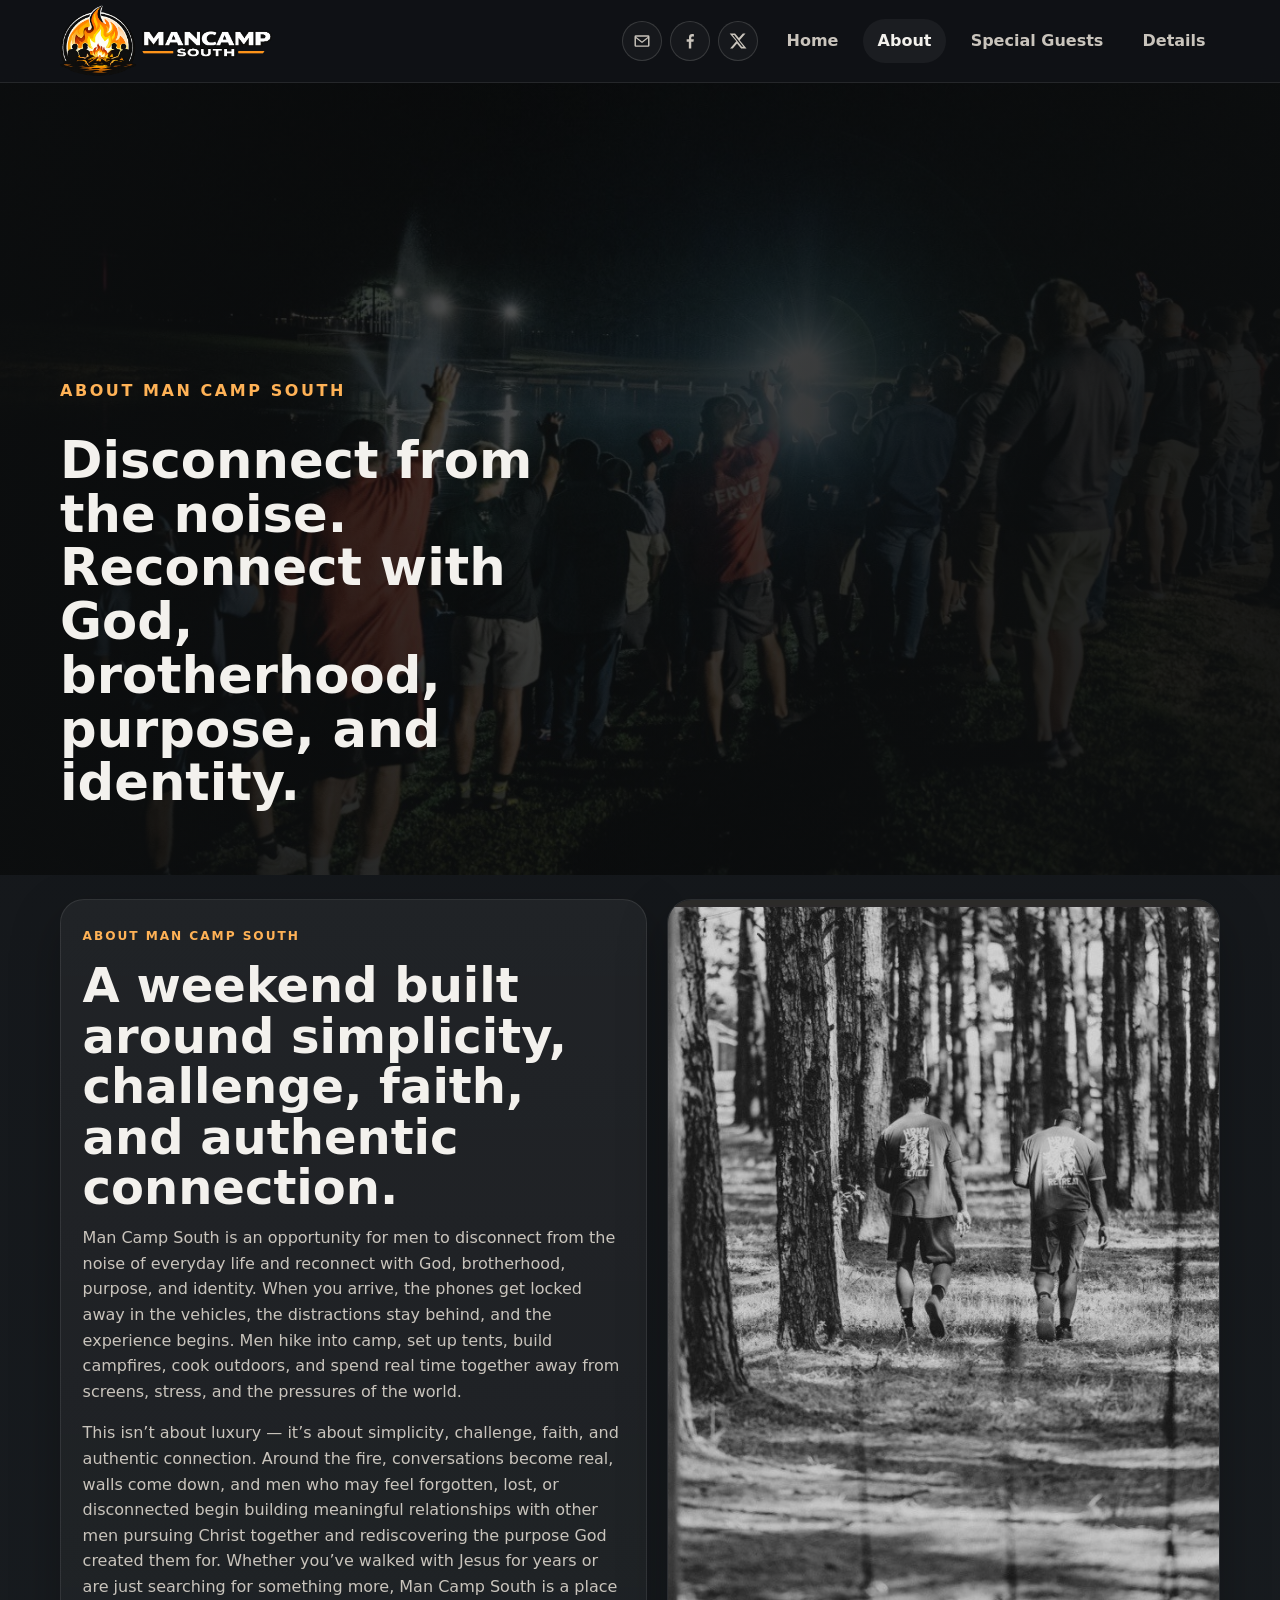
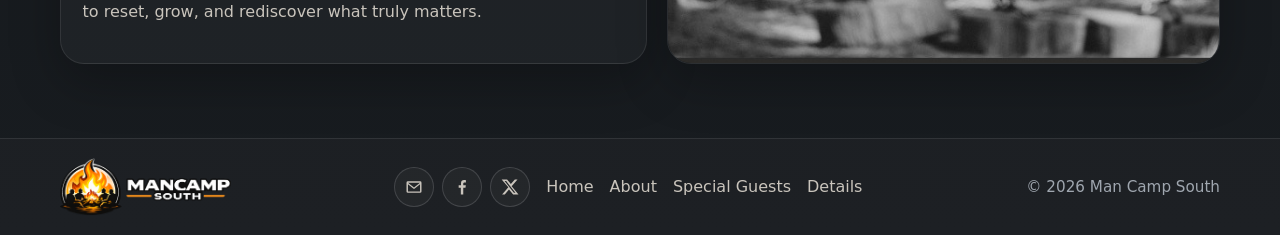
==== commit bdaf1681: "Add files via upload" ====
--- a/about/index.html
+++ b/about/index.html
@@ -7,7 +7,7 @@
   <meta name="description" content="About Man Camp South and the weekend experience built around faith, brotherhood, purpose, and identity." />
   <meta property="og:title" content="About | Man Camp South" />
   <meta property="og:description" content="About Man Camp South and the weekend experience built around faith, brotherhood, purpose, and identity." />
-  <meta property="og:image" content="../assets/images/hero-home.jpg" />
+  <meta property="og:image" content="../assets/images/nighttime-lakeside-gathering.jpg" />
   <link rel="icon" href="../favicon.png" type="image/png" />
   <link rel="apple-touch-icon" href="../icon-192.png" />
   <meta name="theme-color" content="#141619" />
@@ -53,7 +53,7 @@
           <p>Man Camp South is an opportunity for men to disconnect from the noise of everyday life and reconnect with God, brotherhood, purpose, and identity. When you arrive, the phones get locked away in the vehicles, the distractions stay behind, and the experience begins. Men hike into camp, set up tents, build campfires, cook outdoors, and spend real time together away from screens, stress, and the pressures of the world.</p>
           <p>This isn’t about luxury — it’s about simplicity, challenge, faith, and authentic connection. Around the fire, conversations become real, walls come down, and men who may feel forgotten, lost, or disconnected begin building meaningful relationships with other men pursuing Christ together and rediscovering the purpose God created them for. Whether you’ve walked with Jesus for years or are just searching for something more, Man Camp South is a place to reset, grow, and rediscover what truly matters.</p>
         </div>
-        <div class="panel-image"><img src="../assets/images/campfire-wide.jpg" alt="Night campfire scene"></div>
+        <div class="panel-image"><img src="../assets/images/black-and-white-pine-walk.jpg" alt="Two men walking through a pine forest" style="object-position:center center"></div>
       </div>
     </section>
   </main>
--- a/assets/css/styles.css
+++ b/assets/css/styles.css
@@ -98,7 +98,7 @@
   background:
     linear-gradient(90deg, rgba(12,14,15,.9) 0%, rgba(12,14,15,.62) 42%, rgba(12,14,15,.9) 100%),
     linear-gradient(180deg, rgba(12,14,15,.15), rgba(12,14,15,.55)),
-    url('../images/hero-home.jpg') center/cover no-repeat;
+    url('../images/nighttime-lakeside-gathering.jpg') 54% center/cover no-repeat;
 }
 .hero:after{
   content:"";position:absolute;left:9%;bottom:10%;width:260px;height:260px;border-radius:50%;
@@ -370,7 +370,7 @@
   background:
     linear-gradient(90deg, rgba(12,14,15,.9) 0%, rgba(12,14,15,.62) 42%, rgba(12,14,15,.9) 100%),
     linear-gradient(180deg, rgba(12,14,15,.15), rgba(12,14,15,.55)),
-    url('../images/hero-home.jpg') center/cover no-repeat;
+    url('../images/nighttime-lakeside-gathering.jpg') 54% center/cover no-repeat;
 }
 .hero-subpage.hero-subpage-home .hero-inner{
   padding:4.75rem 0 3.25rem;
